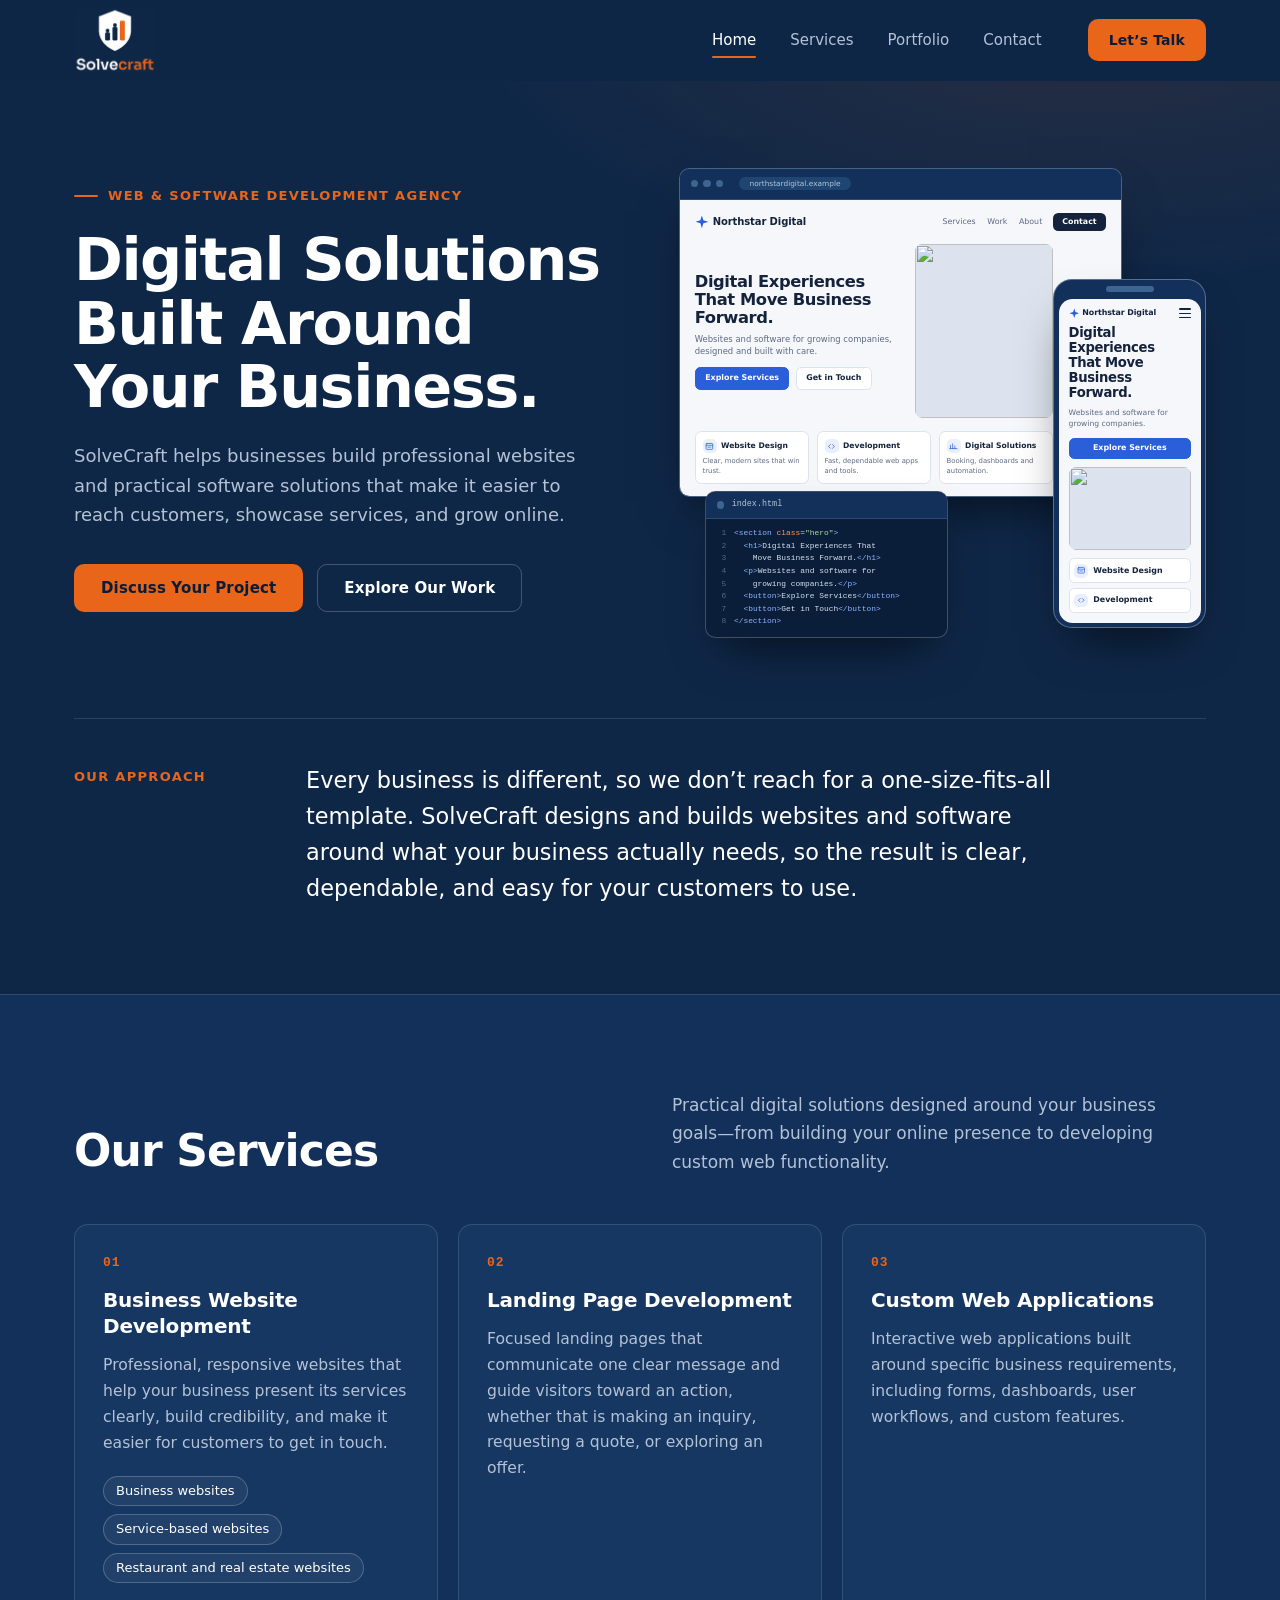
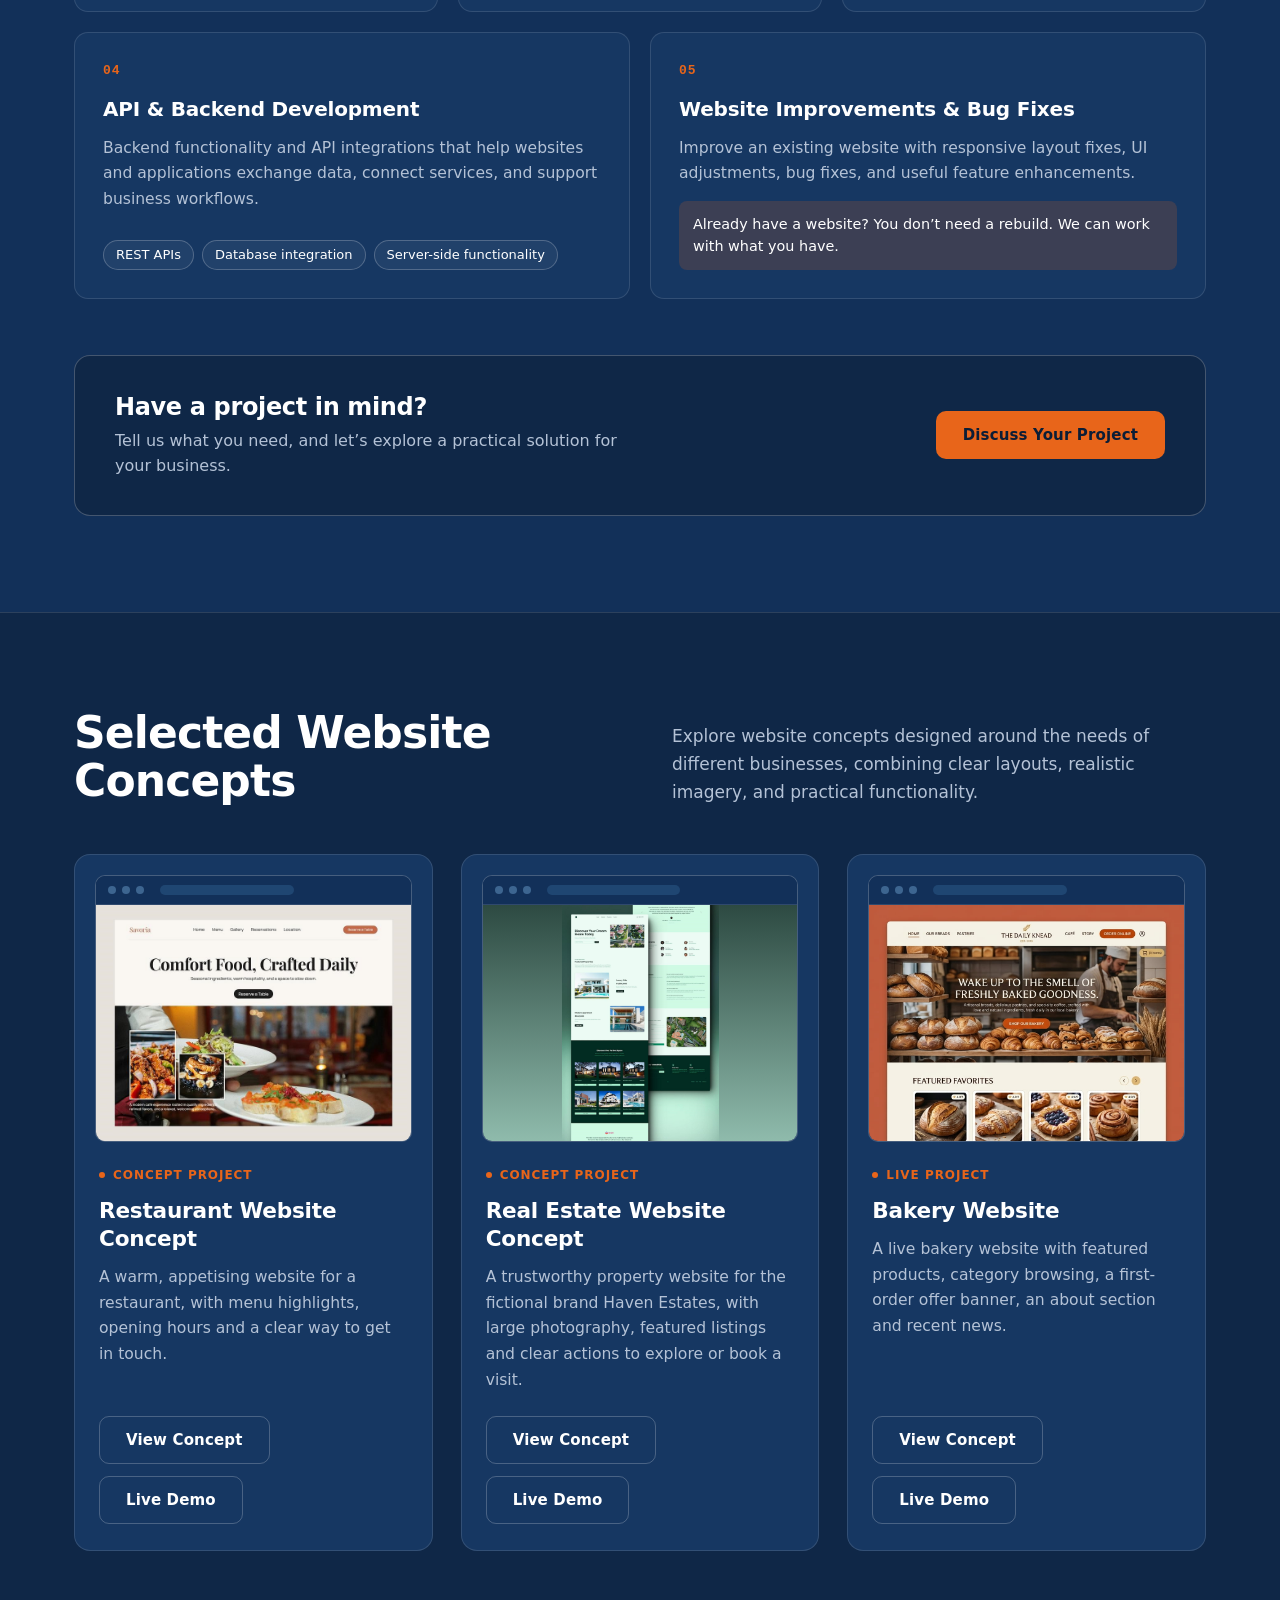
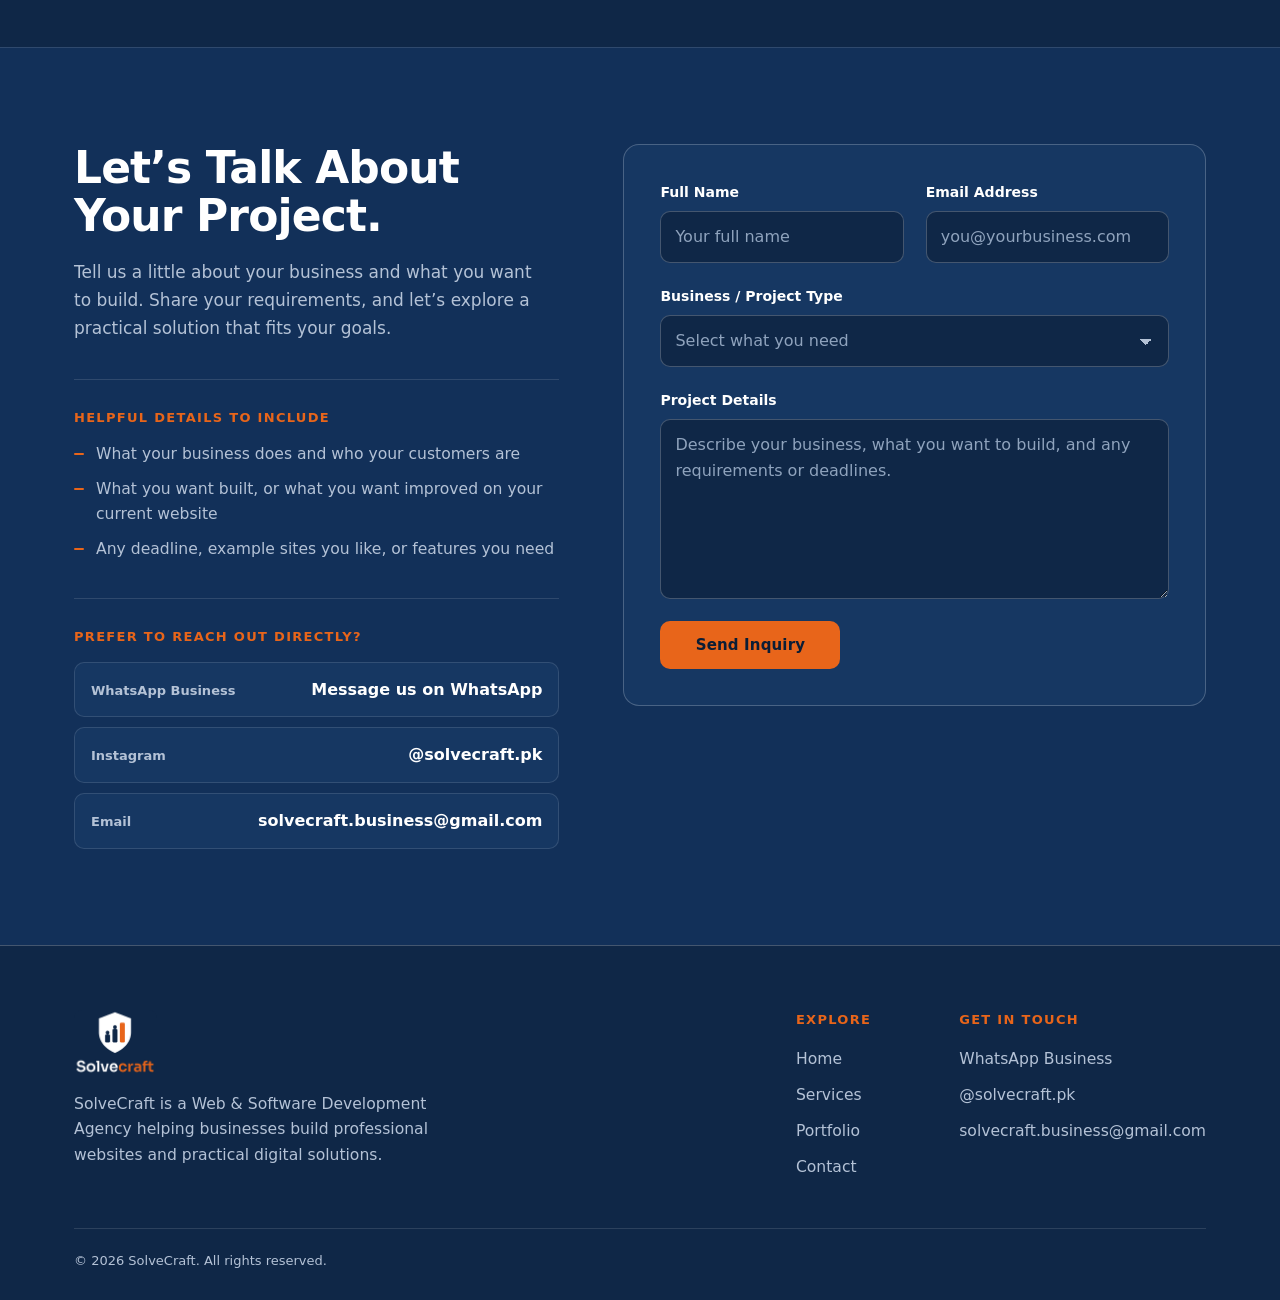
==== index.html @ 20ae7fa2 "SolveCraft website" ====
<!DOCTYPE html>
<html lang="en">
<head>
  <meta charset="UTF-8">
  <meta name="viewport" content="width=device-width, initial-scale=1">
  <title>SolveCraft | Web &amp; Software Development Agency</title>
  <meta name="description" content="SolveCraft helps businesses build professional websites and practical software solutions that make it easier to reach customers, showcase services, and grow online.">
  <link rel="stylesheet" href="style.css">
</head>
<body>

  <header class="site-header" id="site-header">
    <nav class="nav container" aria-label="Main navigation">
      <a class="brand" href="#home" aria-label="SolveCraft home">
        <span class="brand-crop">
          <img src="Assets/Images/logo.png" alt="SolveCraft" width="1080" height="1080">
        </span>
      </a>

      <button class="nav-toggle" id="nav-toggle" type="button" aria-expanded="false" aria-controls="nav-menu" aria-label="Open menu">
        <span class="nav-toggle-bar"></span>
        <span class="nav-toggle-bar"></span>
        <span class="nav-toggle-bar"></span>
      </button>

      <div class="nav-menu" id="nav-menu">
        <ul class="nav-links">
          <li><a href="#home" class="nav-link is-active">Home</a></li>
          <li><a href="#services" class="nav-link">Services</a></li>
          <li><a href="#portfolio" class="nav-link">Portfolio</a></li>
          <li><a href="#contact" class="nav-link">Contact</a></li>
        </ul>
        <a href="#contact" class="btn btn-primary btn-nav">Let’s Talk</a>
      </div>
    </nav>
  </header>

  <main>
    <section class="home" id="home" aria-labelledby="home-title">
      <div class="container hero">
        <div class="hero-copy">
          <p class="eyebrow">Web &amp; Software Development Agency</p>
          <h1 id="home-title">Digital Solutions Built Around Your Business.</h1>
          <p class="hero-lead">SolveCraft helps businesses build professional websites and practical software solutions that make it easier to reach customers, showcase services, and grow online.</p>
          <div class="hero-actions">
            <a href="#contact" class="btn btn-primary">Discuss Your Project</a>
            <a href="#portfolio" class="btn btn-secondary">Explore Our Work</a>
          </div>
        </div>

        <div class="hero-visual" aria-hidden="true">
          <!-- Desktop layout wireframe: fictional "Northstar Digital" demo site.
               Photo: Pexels (free licence), exterior of a modern office building. -->
          <div class="wf wf-desktop">
            <div class="wf-bar">
              <span class="wf-dot"></span><span class="wf-dot"></span><span class="wf-dot"></span>
              <span class="wf-url">northstardigital.example</span>
            </div>
            <div class="wf-body">
              <div class="wf-nav">
                <span class="wf-brand"><span class="wf-mark"><svg viewBox="0 0 24 24" focusable="false"><path d="M12 1l2.6 8.4L23 12l-8.4 2.6L12 23l-2.6-8.4L1 12l8.4-2.6z"/></svg></span>Northstar Digital</span>
                <span class="wf-nav-links"><span>Services</span><span>Work</span><span>About</span></span>
                <span class="wf-pill">Contact</span>
              </div>
              <div class="wf-hero">
                <div class="wf-hero-text">
                  <span class="wf-title">Digital Experiences That Move Business Forward.</span>
                  <span class="wf-copy">Websites and software for growing companies, designed and built with care.</span>
                  <span class="wf-btn-row"><span class="wf-btn solid">Explore Services</span><span class="wf-btn">Get in Touch</span></span>
                </div>
                <div class="wf-hero-media"><img src="https://images.pexels.com/photos/30967522/pexels-photo-30967522/free-photo-of-symmetrical-modern-building-facade-in-bristol.jpeg?auto=compress&amp;cs=tinysrgb&amp;w=900" alt="" width="900" height="600" decoding="async"></div>
              </div>
              <div class="wf-cards">
                <div class="wf-card"><span class="wf-card-head"><span class="wf-icon"><svg viewBox="0 0 24 24" focusable="false"><rect x="3" y="4" width="18" height="16" rx="2"/><path d="M3 9h18M8 14h8"/></svg></span>Website Design</span><span class="wf-card-copy">Clear, modern sites that win trust.</span></div>
                <div class="wf-card"><span class="wf-card-head"><span class="wf-icon"><svg viewBox="0 0 24 24" focusable="false"><path d="M9 7l-5 5 5 5M15 7l5 5-5 5"/></svg></span>Development</span><span class="wf-card-copy">Fast, dependable web apps and tools.</span></div>
                <div class="wf-card"><span class="wf-card-head"><span class="wf-icon"><svg viewBox="0 0 24 24" focusable="false"><path d="M4 18V9M10 18V5M16 18v-7M22 18H2"/></svg></span>Digital Solutions</span><span class="wf-card-copy">Booking, dashboards and automation.</span></div>
              </div>
            </div>
          </div>

          <!-- Mobile layout wireframe: the same Northstar Digital site, adapted for a narrow screen -->
          <div class="wf wf-phone">
            <div class="wf-phone-notch"></div>
            <div class="wf-phone-body">
              <div class="wf-nav">
                <span class="wf-brand"><span class="wf-mark"><svg viewBox="0 0 24 24" focusable="false"><path d="M12 1l2.6 8.4L23 12l-8.4 2.6L12 23l-2.6-8.4L1 12l8.4-2.6z"/></svg></span>Northstar Digital</span>
                <span class="wf-burger"><i></i><i></i><i></i></span>
              </div>
              <span class="wf-title">Digital Experiences That Move Business Forward.</span>
              <span class="wf-copy">Websites and software for growing companies.</span>
              <span class="wf-btn solid wide">Explore Services</span>
              <div class="wf-hero-media small"><img src="https://images.pexels.com/photos/30967522/pexels-photo-30967522/free-photo-of-symmetrical-modern-building-facade-in-bristol.jpeg?auto=compress&amp;cs=tinysrgb&amp;w=900" alt="" width="900" height="600" decoding="async"></div>
              <div class="wf-list">
                <span class="wf-row"><span class="wf-icon"><svg viewBox="0 0 24 24" focusable="false"><rect x="3" y="4" width="18" height="16" rx="2"/><path d="M3 9h18M8 14h8"/></svg></span>Website Design</span>
                <span class="wf-row"><span class="wf-icon"><svg viewBox="0 0 24 24" focusable="false"><path d="M9 7l-5 5 5 5M15 7l5 5-5 5"/></svg></span>Development</span>
              </div>
            </div>
          </div>

          <!-- Code snippet -->
          <div class="wf wf-code">
            <div class="wf-code-head"><span class="wf-dot"></span><span class="wf-code-name">index.html</span></div>
<pre><code><span class="ln"><span class="c-k">&lt;section</span> <span class="c-p">class</span>=<span class="c-s">"hero"</span><span class="c-k">&gt;</span></span>
<span class="ln">  <span class="c-k">&lt;h1&gt;</span>Digital Experiences That</span>
<span class="ln">    Move Business Forward.<span class="c-k">&lt;/h1&gt;</span></span>
<span class="ln">  <span class="c-k">&lt;p&gt;</span>Websites and software for</span>
<span class="ln">    growing companies.<span class="c-k">&lt;/p&gt;</span></span>
<span class="ln">  <span class="c-k">&lt;button&gt;</span>Explore Services<span class="c-k">&lt;/button&gt;</span></span>
<span class="ln">  <span class="c-k">&lt;button&gt;</span>Get in Touch<span class="c-k">&lt;/button&gt;</span></span>
<span class="ln"><span class="c-k">&lt;/section&gt;</span></span></code></pre>
          </div>
        </div>
      </div>

      <div class="container intro">
        <div class="intro-inner">
          <p class="intro-label">Our approach</p>
          <p class="intro-text">Every business is different, so we don’t reach for a one-size-fits-all template. SolveCraft designs and builds websites and software around what your business actually needs, so the result is clear, dependable, and easy for your customers to use.</p>
        </div>
      </div>
    </section>

    <section class="services" id="services" aria-labelledby="services-title">
      <div class="container">
        <header class="section-head">
          <h2 id="services-title">Our Services</h2>
          <p class="section-lead">Practical digital solutions designed around your business goals—from building your online presence to developing custom web functionality.</p>
        </header>

        <ul class="service-grid">
          <li class="service-card">
            <span class="service-num" aria-hidden="true">01</span>
            <h3>Business Website Development</h3>
            <p>Professional, responsive websites that help your business present its services clearly, build credibility, and make it easier for customers to get in touch.</p>
            <ul class="tag-list" aria-label="Examples">
              <li>Business websites</li>
              <li>Service-based websites</li>
              <li>Restaurant and real estate websites</li>
            </ul>
          </li>

          <li class="service-card">
            <span class="service-num" aria-hidden="true">02</span>
            <h3>Landing Page Development</h3>
            <p>Focused landing pages that communicate one clear message and guide visitors toward an action, whether that is making an inquiry, requesting a quote, or exploring an offer.</p>
          </li>

          <li class="service-card">
            <span class="service-num" aria-hidden="true">03</span>
            <h3>Custom Web Applications</h3>
            <p>Interactive web applications built around specific business requirements, including forms, dashboards, user workflows, and custom features.</p>
          </li>

          <li class="service-card">
            <span class="service-num" aria-hidden="true">04</span>
            <h3>API &amp; Backend Development</h3>
            <p>Backend functionality and API integrations that help websites and applications exchange data, connect services, and support business workflows.</p>
            <ul class="tag-list" aria-label="Capabilities">
              <li>REST APIs</li>
              <li>Database integration</li>
              <li>Server-side functionality</li>
            </ul>
          </li>

          <li class="service-card">
            <span class="service-num" aria-hidden="true">05</span>
            <h3>Website Improvements &amp; Bug Fixes</h3>
            <p>Improve an existing website with responsive layout fixes, UI adjustments, bug fixes, and useful feature enhancements.</p>
            <p class="service-note">Already have a website? You don’t need a rebuild. We can work with what you have.</p>
          </li>
        </ul>

        <div class="services-cta">
          <div class="services-cta-copy">
            <h3>Have a project in mind?</h3>
            <p>Tell us what you need, and let’s explore a practical solution for your business.</p>
          </div>
          <a href="#contact" class="btn btn-primary">Discuss Your Project</a>
        </div>
      </div>
    </section>

    <section class="portfolio" id="portfolio" aria-labelledby="portfolio-title">
      <div class="container">
        <header class="section-head">
          <h2 id="portfolio-title">Selected Website Concepts</h2>
          <p class="section-lead">Explore website concepts designed around the needs of different businesses, combining clear layouts, realistic imagery, and practical functionality.</p>
        </header>

        <div class="concept-grid">

          <!-- Concept 1: Restaurant -->
          <article class="concept-card" data-concept-title="Restaurant Website Concept">
            <div class="concept-window" aria-hidden="true" inert>
              <div class="concept-chrome"><i></i><i></i><i></i><span></span></div>
              <div class="concept-screen">
                <div class="m-viewport m-fit m-fit--resto">
                  <img class="m-shot" src="Assets/Images/restaurant.jpg" alt="" width="752" height="578" loading="lazy" decoding="async">
                </div>
              </div>
            </div>

            <div class="concept-body">
              <span class="concept-label">Concept Project</span>
              <h3>Restaurant Website Concept</h3>
              <p>A warm, appetising website for a restaurant, with menu highlights, opening hours and a clear way to get in touch.</p>
              <div class="concept-actions">
                <button type="button" class="btn btn-secondary" data-concept-open>View Concept</button>
                <a class="btn btn-secondary" href="https://shiveshcodes-io.github.io/restaurant-website-template/" target="_blank" rel="noopener">Live Demo</a>
              </div>
            </div>
          </article>

          <!-- Concept 2: Real estate -->
          <article class="concept-card" data-concept-title="Real Estate Website Concept">
            <div class="concept-window" aria-hidden="true" inert>
              <div class="concept-chrome"><i></i><i></i><i></i><span></span></div>
              <div class="concept-screen">
                <div class="m-viewport m-fit m-fit--estate">
                  <img class="m-shot" src="Assets/Images/realestate.jpg" alt="" width="1000" height="1500" loading="lazy" decoding="async">
                </div>
              </div>
            </div>

            <div class="concept-body">
              <span class="concept-label">Concept Project</span>
              <h3>Real Estate Website Concept</h3>
              <p>A trustworthy property website for the fictional brand Haven Estates, with large photography, featured listings and clear actions to explore or book a visit.</p>
              <div class="concept-actions">
                <button type="button" class="btn btn-secondary" data-concept-open>View Concept</button>
                <a class="btn btn-secondary" href="https://estanova-html-six.vercel.app/" target="_blank" rel="noopener">Live Demo</a>
              </div>
            </div>
          </article>

          <!-- Concept 3: Bakery (live project: https://new-bakery-website.web.app)
               Preview image: full-page screenshot saved at Assets/Images/bakery-website-preview.png -->
          <article class="concept-card" data-concept-title="Bakery Website">
            <div class="concept-window" aria-hidden="true" inert>
              <div class="concept-chrome"><i></i><i></i><i></i><span></span></div>
              <div class="concept-screen">
                <div class="m-viewport">
                  <img class="m-shot" src="Assets/Images/bakery_mockup.jpg" alt="" loading="lazy" decoding="async">
                </div>
              </div>
            </div>

            <div class="concept-body">
              <span class="concept-label">Live Project</span>
              <h3>Bakery Website</h3>
              <p>A live bakery website with featured products, category browsing, a first-order offer banner, an about section and recent news.</p>
              <div class="concept-actions">
                <button type="button" class="btn btn-secondary" data-concept-open>View Concept</button>
                <a class="btn btn-secondary" href="https://new-bakery-website.web.app" target="_blank" rel="noopener">Live Demo</a>
              </div>
            </div>
          </article>
        </div>

        
      </div>

      <dialog class="concept-dialog" id="concept-dialog" aria-labelledby="concept-dialog-title">
        <div class="concept-dialog-bar">
          <div>
            <span class="concept-label">Concept Project</span>
            <h3 id="concept-dialog-title"></h3>
          </div>
          <button type="button" class="concept-close" aria-label="Close concept">
            <span aria-hidden="true">&times;</span>
          </button>
        </div>
        <div class="concept-dialog-body"></div>
      </dialog>
    </section>

    <section class="contact" id="contact" aria-labelledby="contact-title">
      <div class="container contact-layout">
        <div class="contact-intro">
          <h2 id="contact-title">Let’s Talk About Your Project.</h2>
          <p class="section-lead">Tell us a little about your business and what you want to build. Share your requirements, and let’s explore a practical solution that fits your goals.</p>

          <div class="contact-guide">
            <h3>Helpful details to include</h3>
            <ul>
              <li>What your business does and who your customers are</li>
              <li>What you want built, or what you want improved on your current website</li>
              <li>Any deadline, example sites you like, or features you need</li>
            </ul>
          </div>

          <!-- Filled in by script.js, only for contact details set in CONTACT_CONFIG -->
          <div class="contact-methods" id="contact-methods" hidden>
            <h3>Prefer to reach out directly?</h3>
            <ul class="contact-list" id="contact-list"></ul>
          </div>
        </div>

        <div class="contact-card">
          <form id="contact-form" class="contact-form" novalidate aria-describedby="cf-status">
            <div class="form-row">
              <div class="field">
                <label for="cf-name">Full Name</label>
                <input type="text" id="cf-name" name="name" autocomplete="name" placeholder="Your full name" required aria-describedby="cf-name-error">
                <p class="field-error" id="cf-name-error" hidden></p>
              </div>
              <div class="field">
                <label for="cf-email">Email Address</label>
                <input type="email" id="cf-email" name="email" autocomplete="email" inputmode="email" placeholder="you@yourbusiness.com" required aria-describedby="cf-email-error">
                <p class="field-error" id="cf-email-error" hidden></p>
              </div>
            </div>

            <div class="field">
              <label for="cf-type">Business / Project Type</label>
              <select id="cf-type" name="projectType" required aria-describedby="cf-type-error">
                <option value="" selected disabled>Select what you need</option>
                <option>Business Website</option>
                <option>Landing Page</option>
                <option>Web Application</option>
                <option>API / Backend Development</option>
                <option>Website Improvements</option>
                <option>Other</option>
              </select>
              <p class="field-error" id="cf-type-error" hidden></p>
            </div>

            <div class="field">
              <label for="cf-details">Project Details</label>
              <textarea id="cf-details" name="details" rows="6" placeholder="Describe your business, what you want to build, and any requirements or deadlines." required aria-describedby="cf-details-error"></textarea>
              <p class="field-error" id="cf-details-error" hidden></p>
            </div>

            <div class="form-actions">
              <button type="submit" class="btn btn-primary" id="cf-submit">Send Inquiry</button>
            </div>
            <p class="form-status" id="cf-status" role="status" aria-live="polite" hidden></p>
          </form>
        </div>
      </div>
    </section>
  </main>

  <footer class="site-footer">
    <div class="container">
      <div class="footer-main">
        <div class="footer-brand">
          <a class="brand" href="#home" aria-label="SolveCraft, back to top">
            <span class="brand-crop">
              <img src="Assets/Images/logo.png" alt="SolveCraft" width="1080" height="1080" loading="lazy">
            </span>
          </a>
          <p>SolveCraft is a Web &amp; Software Development Agency helping businesses build professional websites and practical digital solutions.</p>
        </div>

        <nav class="footer-group" aria-label="Footer">
          <h2 class="footer-heading">Explore</h2>
          <ul>
            <li><a href="#home">Home</a></li>
            <li><a href="#services">Services</a></li>
            <li><a href="#portfolio">Portfolio</a></li>
            <li><a href="#contact">Contact</a></li>
          </ul>
        </nav>

        <!-- Filled in by script.js, only for contact details set in CONTACT_CONFIG -->
        <div class="footer-group" id="footer-contact" hidden>
          <h2 class="footer-heading">Get in touch</h2>
          <ul id="footer-contact-list"></ul>
        </div>
      </div>

      <div class="footer-bottom">
        <p>© 2026 SolveCraft. All rights reserved.</p>
      </div>
    </div>
  </footer>

  <script src="script.js"></script>
</body>
</html>
---- style.css ----
/* ==========================================================================
   SolveCraft — Home section styles
   ========================================================================== */

:root {
  /* Palette taken from the SolveCraft logo: navy #0f2747 + orange #e8651a */
  --bg: #0f2747;
  --bg-raised: #123059;
  --surface: #163762;
  --surface-2: #1f4672;
  --line: rgba(255, 255, 255, 0.12);
  --line-strong: rgba(255, 255, 255, 0.22);
  --text: #ffffff;
  --text-muted: #b4c2d6;
  --accent: #e8651a;
  --accent-ink: #0b1d36;
  --accent-soft: rgba(232, 101, 26, 0.18);

  --font: "Inter", system-ui, -apple-system, "Segoe UI", Roboto, "Helvetica Neue", Arial, sans-serif;
  --mono: ui-monospace, SFMono-Regular, Menlo, Consolas, "Liberation Mono", monospace;

  --header-h: 80px;
  --radius: 12px;
  --container: 1180px;
}

*, *::before, *::after { box-sizing: border-box; }

html {
  scroll-behavior: smooth;
  scroll-padding-top: var(--header-h);
  -webkit-text-size-adjust: 100%;
}

body {
  margin: 0;
  background: var(--bg);
  color: var(--text);
  font-family: var(--font);
  font-size: 16px;
  line-height: 1.6;
  overflow-x: hidden;
  -webkit-font-smoothing: antialiased;
}

img { display: block; max-width: 100%; }
a { color: inherit; text-decoration: none; }
ul { margin: 0; padding: 0; list-style: none; }

.container {
  width: 100%;
  max-width: var(--container);
  margin-inline: auto;
  padding-inline: 24px;
}

:focus-visible {
  outline: 2px solid var(--accent);
  outline-offset: 3px;
  border-radius: 6px;
}

/* ---------- Buttons ---------- */
.btn {
  display: inline-flex;
  align-items: center;
  justify-content: center;
  min-height: 48px;
  padding: 0 26px;
  border-radius: 10px;
  border: 1px solid transparent;
  font: inherit;
  font-size: 15px;
  font-weight: 600;
  letter-spacing: 0.01em;
  cursor: pointer;
  transition: background-color 0.2s ease, border-color 0.2s ease, color 0.2s ease, transform 0.2s ease;
}
.btn-primary { background: var(--accent); color: var(--accent-ink); }
.btn-primary:hover { background: #f27a35; transform: translateY(-1px); }
.btn-secondary { background: transparent; color: var(--text); border-color: var(--line-strong); }
.btn-secondary:hover { border-color: var(--accent); color: var(--accent); }
.btn-nav { min-height: 42px; padding: 0 20px; font-size: 14px; }

/* ---------- Header / navbar ---------- */
.site-header {
  position: sticky;
  top: 0;
  z-index: 50;
  background: rgba(15, 39, 71, 0.88);
  -webkit-backdrop-filter: blur(12px);
  backdrop-filter: blur(12px);
  border-bottom: 1px solid transparent;
  transition: border-color 0.25s ease, background-color 0.25s ease;
}
.site-header.is-scrolled { border-bottom-color: var(--line); background: rgba(15, 39, 71, 0.96); }

.nav {
  display: flex;
  align-items: center;
  justify-content: space-between;
  height: var(--header-h);
  gap: 24px;
}

/* The uploaded logo file is used unmodified. It is a square with wide empty
   margins, so the wrapper shows only the area that holds the mark + wordmark. */
.brand { display: block; flex: none; }
.brand-crop {
  display: block;
  position: relative;
  overflow: hidden;
  height: 64px;
  aspect-ratio: 708 / 548;
  border-radius: 8px;
  background: var(--bg); /* same navy as the logo file, so the logo blends in */
}
.brand-crop img {
  position: absolute;
  max-width: none;
  width: 152.54%;           /* 1080 / 708 */
  height: auto;
  left: -26.27%;            /* -186 / 708 */
  top: -48.54%;             /* -266 / 548 */
}

.nav-menu {
  display: flex;
  align-items: center;
  gap: 32px;
}
.nav-links { display: flex; align-items: center; gap: 6px; }
.nav-link {
  position: relative;
  display: block;
  padding: 8px 14px;
  font-size: 15px;
  font-weight: 500;
  color: var(--text-muted);
  border-radius: 8px;
  transition: color 0.2s ease;
}
.nav-link:hover, .nav-link.is-active { color: var(--text); }
.nav-link.is-active::after {
  content: "";
  position: absolute;
  left: 14px; right: 14px; bottom: 2px;
  height: 2px;
  background: var(--accent);
  border-radius: 2px;
}

.nav-toggle {
  display: none;
  flex: none;
  width: 46px; height: 46px;
  padding: 0;
  background: transparent;
  border: 1px solid var(--line-strong);
  border-radius: 10px;
  cursor: pointer;
  align-items: center;
  justify-content: center;
  flex-direction: column;
  gap: 5px;
}
.nav-toggle-bar {
  display: block;
  width: 20px; height: 2px;
  background: var(--text);
  border-radius: 2px;
  transition: transform 0.25s ease, opacity 0.2s ease;
}
.nav-toggle[aria-expanded="true"] .nav-toggle-bar:nth-child(1) { transform: translateY(7px) rotate(45deg); }
.nav-toggle[aria-expanded="true"] .nav-toggle-bar:nth-child(2) { opacity: 0; }
.nav-toggle[aria-expanded="true"] .nav-toggle-bar:nth-child(3) { transform: translateY(-7px) rotate(-45deg); }

/* ---------- Home / hero ---------- */
.home {
  position: relative;
  background:
    radial-gradient(900px 420px at 85% -10%, rgba(232, 101, 26, 0.12), transparent 70%),
    var(--bg);
}

.hero {
  display: grid;
  grid-template-columns: minmax(0, 1.02fr) minmax(0, 0.98fr);
  align-items: center;
  gap: 56px;
  padding-block: 72px 80px;
}

.eyebrow {
  display: inline-flex;
  align-items: center;
  gap: 10px;
  margin: 0 0 22px;
  font-size: 13px;
  font-weight: 600;
  letter-spacing: 0.1em;
  text-transform: uppercase;
  color: var(--accent);
}
.eyebrow::before {
  content: "";
  width: 24px; height: 2px;
  background: var(--accent);
  border-radius: 2px;
}

.hero h1 {
  margin: 0 0 22px;
  font-size: clamp(2.35rem, 4.6vw, 3.7rem);
  line-height: 1.08;
  letter-spacing: -0.025em;
  font-weight: 700;
}

.hero-lead {
  margin: 0 0 34px;
  max-width: 540px;
  font-size: 1.125rem;
  line-height: 1.65;
  color: var(--text-muted);
}

.hero-actions { display: flex; flex-wrap: wrap; gap: 14px; }

/* ---------- Hero visual (pure HTML/CSS wireframe composition) ----------
   Three previews only: desktop, phone, code. Sizes scale with --u (1cqw), so each
   preview stays a true miniature at every viewport width. */
.hero-visual {
  --u: 1cqw;
  /* Fictional "Northstar Digital" demo site: a lighter palette than SolveCraft's */
  --ns-bg: #f5f7fb;
  --ns-card: #ffffff;
  --ns-ink: #14233b;
  --ns-muted: #5d6a80;
  --ns-line: #dde3ee;
  --ns-accent: #2b5fd9;
  container-type: inline-size;
  position: relative;
  width: 100%;
  max-width: 600px;
  margin-inline: auto;
  aspect-ratio: 1 / 0.92;
}

.wf {
  position: absolute;
  background: var(--surface);
  border: 1px solid var(--line-strong);
  border-radius: calc(var(--u) * 2);
  box-shadow: 0 24px 50px -20px rgba(0, 0, 0, 0.7);
  overflow: hidden;
}

/* miniature website pieces (shared by desktop and phone) */
.wf-body, .wf-phone-body {
  background: var(--ns-bg);
  color: var(--ns-ink);
  font-family: var(--font);
  line-height: 1.3;
  overflow: hidden;
}
.wf-body span, .wf-phone-body span { display: block; }
.wf-dot { width: calc(var(--u) * 1.4); height: calc(var(--u) * 1.4); border-radius: 50%; background: #3d6590; }
.wf-nav { display: flex; align-items: center; gap: calc(var(--u) * 2); }
.wf-brand { display: flex !important; align-items: center; gap: calc(var(--u) * 0.8); font-size: calc(var(--u) * 1.9); font-weight: 700; letter-spacing: -0.01em; white-space: nowrap; }
.wf-mark { width: calc(var(--u) * 2.6); height: calc(var(--u) * 2.6); color: var(--ns-accent); }
.wf-mark svg { width: 100%; height: 100%; fill: currentColor; }
.wf-nav-links { display: flex !important; gap: calc(var(--u) * 2.2); margin-left: auto; font-size: calc(var(--u) * 1.5); color: var(--ns-muted); }
.wf-pill { padding: calc(var(--u) * 0.8) calc(var(--u) * 1.8); background: var(--ns-ink); color: #fff; border-radius: calc(var(--u) * 1); font-size: calc(var(--u) * 1.5); font-weight: 600; }
.wf-title { font-size: calc(var(--u) * 3.1); line-height: 1.12; font-weight: 800; letter-spacing: -0.025em; }
.wf-copy { font-size: calc(var(--u) * 1.6); line-height: 1.4; color: var(--ns-muted); }
.wf-btn-row { display: flex !important; gap: calc(var(--u) * 1.2); margin-top: calc(var(--u) * 0.6); }
.wf-btn { padding: calc(var(--u) * 1) calc(var(--u) * 1.8); border: 1px solid var(--ns-line); border-radius: calc(var(--u) * 1); background: var(--ns-card); font-size: calc(var(--u) * 1.5); font-weight: 600; white-space: nowrap; }
.wf-btn.solid { background: var(--ns-accent); border-color: var(--ns-accent); color: #fff; }
.wf-btn.wide { text-align: center; }
.wf-hero-media { position: relative; overflow: hidden; background: var(--ns-line); border-radius: calc(var(--u) * 1.4); }
.wf-hero-media img { position: absolute; inset: 0; width: 100%; height: 100%; object-fit: cover; }
.wf-icon { flex: none; display: grid !important; place-items: center; width: calc(var(--u) * 3.2); height: calc(var(--u) * 3.2); color: var(--ns-accent); background: rgba(43, 95, 217, 0.1); border-radius: calc(var(--u) * 0.9); }
.wf-icon svg { width: 62%; height: 62%; fill: none; stroke: currentColor; stroke-width: 2; stroke-linecap: round; stroke-linejoin: round; }

/* desktop wireframe */
.wf-desktop { left: 0; top: 3%; width: 84%; height: 68%; display: flex; flex-direction: column; }
.wf-bar {
  display: flex; align-items: center; gap: calc(var(--u) * 1);
  padding: calc(var(--u) * 1.6) calc(var(--u) * 2);
  background: var(--bg-raised);
  border-bottom: 1px solid var(--line);
}
.wf-url { margin-left: calc(var(--u) * 2); padding: calc(var(--u) * 0.3) calc(var(--u) * 2); background: var(--surface-2); border-radius: 99px; font-size: calc(var(--u) * 1.4); line-height: 1.4; color: var(--text-muted); white-space: nowrap; overflow: hidden; }
.wf-body { flex: 1; min-height: 0; display: flex; flex-direction: column; gap: calc(var(--u) * 2.4); padding: calc(var(--u) * 2.4) calc(var(--u) * 2.8); }
.wf-hero { display: grid; grid-template-columns: 1.2fr 0.8fr; gap: calc(var(--u) * 2.2); padding-right: calc(var(--u) * 10); flex: 1; min-height: 0; }
.wf-hero-text { display: flex; flex-direction: column; gap: calc(var(--u) * 1.2); justify-content: center; min-width: 0; }
.wf-cards { display: grid; grid-template-columns: repeat(3, 1fr); gap: calc(var(--u) * 1.4); padding-right: calc(var(--u) * 10); }
.wf-card { display: flex; flex-direction: column; gap: calc(var(--u) * 0.8); padding: calc(var(--u) * 1.3); background: var(--ns-card); border: 1px solid var(--ns-line); border-radius: calc(var(--u) * 1.2); }
.wf-card .wf-icon { width: calc(var(--u) * 2.7); height: calc(var(--u) * 2.7); }
.wf-card-head { display: flex !important; align-items: center; gap: calc(var(--u) * 0.8); font-size: calc(var(--u) * 1.45); font-weight: 700; white-space: nowrap; }
.wf-card-copy { font-size: calc(var(--u) * 1.3); line-height: 1.35; color: var(--ns-muted); }

/* phone wireframe */
.wf-phone { right: 0; bottom: 2%; width: 29%; height: 72%; display: flex; flex-direction: column; border-radius: calc(var(--u) * 3.6); background: var(--bg-raised); border-color: rgba(255, 255, 255, 0.3); }
.wf-phone-notch { flex: none; width: 32%; height: calc(var(--u) * 1.1); margin: calc(var(--u) * 1.2) auto calc(var(--u) * 1.2); background: #3d6590; border-radius: 99px; }
.wf-phone-body { flex: 1; min-height: 0; display: flex; flex-direction: column; gap: calc(var(--u) * 1.5); margin: 0 calc(var(--u) * 0.9) calc(var(--u) * 0.9); padding: calc(var(--u) * 1.8); border-radius: calc(var(--u) * 2.6); }
.wf-phone .wf-nav { justify-content: space-between; gap: calc(var(--u) * 1); }
.wf-phone .wf-brand { font-size: calc(var(--u) * 1.5); gap: calc(var(--u) * 0.6); }
.wf-phone .wf-mark { width: calc(var(--u) * 2); height: calc(var(--u) * 2); }
.wf-phone .wf-title { font-size: calc(var(--u) * 2.5); }
.wf-phone .wf-copy { font-size: calc(var(--u) * 1.45); }
.wf-phone .wf-btn { padding-block: calc(var(--u) * 0.9); }
.wf-burger { display: flex !important; flex-direction: column; gap: calc(var(--u) * 0.5); }
.wf-burger i { display: block; width: calc(var(--u) * 2.2); height: calc(var(--u) * 0.3); min-height: 1px; background: var(--ns-ink); border-radius: 2px; }
.wf-hero-media.small { flex: 1; min-height: calc(var(--u) * 7); }
.wf-list { display: flex !important; flex-direction: column; gap: calc(var(--u) * 0.9); }
.wf-row { display: flex !important; align-items: center; gap: calc(var(--u) * 1); padding: calc(var(--u) * 0.9); background: var(--ns-card); border: 1px solid var(--ns-line); border-radius: calc(var(--u) * 1); font-size: calc(var(--u) * 1.5); font-weight: 600; }
.wf-row .wf-icon { width: calc(var(--u) * 2.6); height: calc(var(--u) * 2.6); }

/* code card */
.wf-code { left: 5%; bottom: 0; width: 46%; font-family: var(--mono); background: #0a1e3a; }
.wf-code-head { display: flex; align-items: center; gap: calc(var(--u) * 1.4); padding: calc(var(--u) * 1.2) calc(var(--u) * 2); border-bottom: 1px solid var(--line); background: var(--bg-raised); }
.wf-code-name { font-size: calc(var(--u) * 1.6); color: var(--text-muted); }
.wf-code pre { margin: 0; padding: calc(var(--u) * 1.5) calc(var(--u) * 2) calc(var(--u) * 1.7); font-size: calc(var(--u) * 1.5); line-height: 1.6; color: #d6e0ee; white-space: pre; overflow: hidden; }
.wf-code code { display: grid; font: inherit; counter-reset: line; }
.wf-code .ln { counter-increment: line; white-space: pre; }
.wf-code .ln::before { content: counter(line); display: inline-block; width: 2ch; margin-right: 1.6ch; text-align: right; color: rgba(180, 194, 214, 0.45); }
.c-k { color: #8fb3ff; }
.c-p { color: #ff9a5c; }
.c-s { color: #a8e0a0; }

/* ---------- Introduction ---------- */
.intro { padding-bottom: 88px; }
.intro-inner {
  display: grid;
  grid-template-columns: 200px minmax(0, 1fr);
  gap: 32px;
  padding-top: 44px;
  border-top: 1px solid var(--line);
}
.intro-label {
  margin: 4px 0 0;
  font-size: 13px;
  font-weight: 600;
  letter-spacing: 0.1em;
  text-transform: uppercase;
  color: var(--accent);
}
.intro-text {
  margin: 0;
  max-width: 760px;
  font-size: clamp(1.1rem, 1.9vw, 1.4rem);
  line-height: 1.6;
  color: var(--text);
}

/* ---------- Tablet ---------- */
@media (max-width: 960px) {
  :root { --header-h: 76px; }
  .brand-crop { height: 56px; }

  .nav-toggle { display: inline-flex; }
  .nav-menu {
    position: absolute;
    top: 100%;
    left: 0; right: 0;
    flex-direction: column;
    align-items: stretch;
    gap: 18px;
    padding: 16px 24px 24px;
    background: var(--bg);
    border-bottom: 1px solid var(--line);
    box-shadow: 0 24px 40px -20px rgba(0, 0, 0, 0.8);
    visibility: hidden;
    opacity: 0;
    transform: translateY(-8px);
    pointer-events: none;
    transition: opacity 0.2s ease, transform 0.2s ease, visibility 0.2s;
  }
  .nav-menu.is-open { visibility: visible; opacity: 1; transform: none; pointer-events: auto; }
  .nav-links { flex-direction: column; align-items: stretch; gap: 2px; }
  .nav-link { padding: 14px 12px; font-size: 16px; border-radius: 8px; }
  .nav-link.is-active { background: var(--surface-2); color: var(--text); }
  .nav-link.is-active::after { display: none; }
  .btn-nav { min-height: 48px; width: 100%; font-size: 15px; }

  .hero { grid-template-columns: 1fr; gap: 48px; padding-block: 48px 56px; }
  .hero-lead { max-width: 620px; }
  .hero-visual { max-width: 560px; }
  .intro-inner { grid-template-columns: 1fr; gap: 14px; }
}

/* ---------- Mobile ---------- */
@media (max-width: 560px) {
  .container { padding-inline: 20px; }
  .nav-menu { padding-inline: 20px; }
  .hero { gap: 40px; padding-block: 36px 48px; }
  .hero h1 { font-size: 2.1rem; }
  .hero-lead { font-size: 1.02rem; margin-bottom: 28px; }
  .hero-actions { flex-direction: column; }
  .hero-actions .btn { width: 100%; }
  .intro { padding-bottom: 64px; }
  .intro-inner { padding-top: 32px; }
}

/* ==========================================================================
   Services section
   ========================================================================== */
.services {
  padding-block: 96px;
  background: var(--bg-raised);
  border-top: 1px solid var(--line);
}

.section-head {
  display: grid;
  grid-template-columns: minmax(0, 1fr) minmax(0, 1fr);
  align-items: end;
  gap: 24px 64px;
  margin-bottom: 48px;
}
.section-head h2 {
  margin: 0;
  font-size: clamp(2rem, 3.6vw, 2.75rem);
  line-height: 1.1;
  letter-spacing: -0.02em;
  font-weight: 700;
}
.section-lead {
  margin: 0;
  max-width: 520px;
  font-size: 1.0625rem;
  line-height: 1.65;
  color: var(--text-muted);
}

.service-grid {
  display: grid;
  grid-template-columns: repeat(6, minmax(0, 1fr));
  gap: 20px;
}
.service-card {
  grid-column: span 2;
  display: flex;
  flex-direction: column;
  gap: 14px;
  padding: 28px;
  background: var(--surface);
  border: 1px solid var(--line);
  border-radius: 14px;
  transition: border-color 0.2s ease;
}
.service-card:nth-child(n + 4) { grid-column: span 3; }
.service-card:hover { border-color: rgba(232, 101, 26, 0.55); }

.service-num {
  font-family: var(--mono);
  font-size: 13px;
  font-weight: 600;
  letter-spacing: 0.08em;
  color: var(--accent);
}
.service-card h3 {
  margin: 0;
  font-size: 1.25rem;
  line-height: 1.3;
  letter-spacing: -0.01em;
  font-weight: 650;
}
.service-card p {
  margin: 0;
  font-size: 0.975rem;
  line-height: 1.65;
  color: var(--text-muted);
}

.tag-list {
  display: flex;
  flex-wrap: wrap;
  gap: 8px;
  margin-top: auto;
  padding-top: 6px;
}
.tag-list li {
  padding: 5px 12px;
  font-size: 13px;
  line-height: 1.4;
  color: var(--text);
  background: rgba(255, 255, 255, 0.05);
  border: 1px solid var(--line-strong);
  border-radius: 99px;
}

.service-card .service-note {
  margin-top: auto;
  padding: 12px 14px;
  font-size: 0.9rem;
  line-height: 1.55;
  color: var(--text);
  background: var(--accent-soft);
  border-radius: 8px;
}

.services-cta {
  display: flex;
  align-items: center;
  justify-content: space-between;
  gap: 32px;
  margin-top: 56px;
  padding: 36px 40px;
  background: var(--bg);
  border: 1px solid var(--line-strong);
  border-radius: 16px;
}
.services-cta h3 {
  margin: 0 0 6px;
  font-size: 1.5rem;
  line-height: 1.25;
  letter-spacing: -0.015em;
  font-weight: 700;
}
.services-cta p {
  margin: 0;
  max-width: 520px;
  color: var(--text-muted);
}
.services-cta .btn { flex: none; }

@media (max-width: 960px) {
  .services { padding-block: 72px; }
  .section-head { grid-template-columns: 1fr; gap: 16px; margin-bottom: 36px; }
  .service-grid { grid-template-columns: repeat(2, minmax(0, 1fr)); }
  .service-card,
  .service-card:nth-child(n + 4) { grid-column: auto; }
  .service-card:last-child { grid-column: 1 / -1; }
}

@media (max-width: 700px) {
  .services-cta { flex-direction: column; align-items: stretch; gap: 24px; padding: 28px 24px; }
  .services-cta .btn { width: 100%; }
}

@media (max-width: 600px) {
  .services { padding-block: 56px; }
  .service-grid { grid-template-columns: 1fr; gap: 16px; }
  .service-card:last-child { grid-column: auto; }
  .service-card { padding: 24px; }
  .services-cta { margin-top: 40px; }
}

/* ==========================================================================
   Portfolio section
   ========================================================================== */
.portfolio {
  padding-block: 96px;
  background: var(--bg);
  border-top: 1px solid var(--line);
}

.concept-grid {
  display: grid;
  grid-template-columns: repeat(3, minmax(0, 1fr));
  gap: 28px;
}
.concept-card {
  display: flex;
  flex-direction: column;
  background: var(--surface);
  border: 1px solid var(--line);
  border-radius: 16px;
  overflow: hidden;
  transition: border-color 0.2s ease;
}
.concept-card:hover { border-color: rgba(232, 101, 26, 0.55); }

/* Browser-style frame around the live HTML/CSS preview */
.concept-window {
  margin: 20px 20px 0;
  border: 1px solid var(--line-strong);
  border-radius: 10px;
  overflow: hidden;
  background: var(--bg-raised);
}
.concept-chrome {
  display: flex;
  align-items: center;
  gap: 6px;
  padding: 9px 12px;
  background: var(--bg-raised);
  border-bottom: 1px solid var(--line);
}
.concept-chrome i { width: 8px; height: 8px; border-radius: 50%; background: #3d6590; }
.concept-chrome span { flex: 1; max-width: 46%; height: 10px; margin-left: 10px; border-radius: 99px; background: var(--surface-2); }
.concept-screen { position: relative; aspect-ratio: 16 / 12; overflow: hidden; }

.concept-body {
  display: flex;
  flex-direction: column;
  align-items: flex-start;
  gap: 12px;
  flex: 1;
  padding: 24px 24px 26px;
}
.concept-label {
  display: inline-flex;
  align-items: center;
  gap: 8px;
  font-size: 12px;
  font-weight: 600;
  letter-spacing: 0.08em;
  text-transform: uppercase;
  color: var(--accent);
}
.concept-label::before { content: ""; width: 6px; height: 6px; border-radius: 50%; background: var(--accent); }
.concept-body h3 { margin: 0; font-size: 1.35rem; line-height: 1.3; letter-spacing: -0.01em; font-weight: 650; }
.concept-body p { margin: 0 0 10px; font-size: 0.975rem; line-height: 1.65; color: var(--text-muted); }
.concept-body .btn { margin-top: auto; align-self: flex-start; }

.concept-credits {
  margin: 28px 0 0;
  max-width: 900px;
  font-size: 13px;
  line-height: 1.8;
  color: var(--text-muted);
}
.concept-credits a { color: var(--text); text-decoration: underline; text-underline-offset: 3px; text-decoration-color: var(--line-strong); }
.concept-credits a:hover { text-decoration-color: var(--accent); }

/* ---------- Full-size concept viewer ---------- */
body.dialog-open { overflow: hidden; }
.concept-dialog {
  width: min(1120px, calc(100vw - 32px));
  max-width: none;
  max-height: calc(100vh - 32px);
  max-height: calc(100dvh - 32px);
  margin: auto;
  padding: 0;
  color: var(--text);
  background: var(--bg);
  border: 1px solid var(--line-strong);
  border-radius: 16px;
  overflow: hidden;
}
.concept-dialog[open] { display: flex; flex-direction: column; }
.concept-dialog::backdrop { background: rgba(6, 16, 32, 0.78); }
.concept-dialog-bar {
  display: flex;
  align-items: center;
  justify-content: space-between;
  gap: 16px;
  padding: 14px 20px;
  border-bottom: 1px solid var(--line);
  background: var(--bg-raised);
}
.concept-dialog-bar h3 { margin: 2px 0 0; font-size: 1.1rem; font-weight: 650; }
.concept-close {
  flex: none;
  width: 44px; height: 44px;
  display: inline-flex; align-items: center; justify-content: center;
  font: inherit; font-size: 28px; line-height: 1;
  color: var(--text);
  background: transparent;
  border: 1px solid var(--line-strong);
  border-radius: 10px;
  cursor: pointer;
  transition: border-color 0.2s ease, color 0.2s ease;
}
.concept-close:hover { border-color: var(--accent); color: var(--accent); }
.concept-dialog-body { flex: 1; min-height: 0; overflow: auto; overscroll-behavior: contain; }

/* ---------- Concept website previews ----------
   Each preview is real HTML/CSS. Sizes are in em, and the root size is a
   fraction of the container width, so the same markup scales cleanly from
   a card thumbnail to the full-size viewer. */
.m-viewport { container-type: inline-size; width: 100%; }
.m-site {
  width: 100%;
  overflow: hidden;
  font-size: 1.25cqw;
  line-height: 1.5;
  text-align: left;
  -webkit-text-size-adjust: none;
  text-size-adjust: none;
}
.m-site *, .m-site *::before, .m-site *::after { box-sizing: border-box; margin: 0; padding: 0; }
.m-site img { display: block; width: 100%; height: 100%; object-fit: cover; }
.m-site p { max-width: none; }

.m-site .m-nav { display: flex; align-items: center; justify-content: space-between; gap: 3em; padding: 2.2em 5em; }
.m-site .m-links { display: flex; gap: 3.4em; font-size: 1.35em; }
.m-site .m-burger {
  display: none;
  width: 2.6em; height: 1.9em;
  border-top: 0.26em solid currentColor;
  border-bottom: 0.26em solid currentColor;
  background: linear-gradient(currentColor, currentColor) center / 100% 0.26em no-repeat;
}
.m-site .m-btn {
  display: inline-flex; align-items: center; justify-content: center;
  padding: 0.85em 1.7em;
  font-size: 1.4em; font-weight: 600; line-height: 1.2;
  border-radius: 0.5em;
  white-space: nowrap;
}
.m-site .m-actions { display: flex; flex-wrap: wrap; gap: 1.2em; }
.m-site .m-note { padding: 1.8em 5em; font-size: 1.15em; text-align: center; }

/* ----- Restaurant: cream, dark brown, terracotta ----- */
.m-resto {
  --r-cream: #f6eddf;
  --r-card: #fcf7ee;
  --r-brown: #3a2316;
  --r-soft: #6e5242;
  --r-terra: #b8502c;
  --r-line: rgba(58, 35, 22, 0.16);
  background: var(--r-cream);
  color: var(--r-brown);
  font-family: "Helvetica Neue", Helvetica, Arial, sans-serif;
}
.m-resto .m-brand { font-family: Georgia, "Times New Roman", serif; font-size: 2.4em; font-weight: 700; letter-spacing: -0.01em; }
.m-resto .m-brand b { color: var(--r-terra); font-weight: 700; }
.m-resto .m-links { color: var(--r-soft); }
.m-resto .m-btn-solid { background: var(--r-terra); color: #fff; }
.m-resto .m-btn-ghost { color: var(--r-brown); border: 0.14em solid var(--r-brown); }

.m-resto .m-hero { display: grid; grid-template-columns: 1fr 1.05fr; align-items: center; gap: 6em; padding: 2.4em 5em 7em; }
.m-resto .m-hero-photo { order: -1; aspect-ratio: 1 / 1.08; overflow: hidden; border-radius: 30em 30em 1.6em 1.6em; background: #e6d6bf; }
.m-resto .m-eyebrow { margin-bottom: 1.4em; font-size: 1.2em; font-weight: 700; letter-spacing: 0.2em; text-transform: uppercase; color: var(--r-terra); }
.m-resto .m-h1 { margin-bottom: 0.4em; font-family: Georgia, "Times New Roman", serif; font-size: 6em; font-weight: 700; line-height: 1.05; letter-spacing: -0.02em; }
.m-resto .m-lead { max-width: 25em; margin-bottom: 1.7em; font-size: 1.6em; line-height: 1.6; color: var(--r-soft); }

.m-resto .m-menu { padding: 6em 5em 7em; background: var(--r-card); border-top: 0.14em solid var(--r-line); }
.m-resto .m-section-head { margin-bottom: 3.6em; text-align: center; }
.m-resto .m-section-head .m-eyebrow { margin-bottom: 0.8em; }
.m-resto .m-h2 { font-family: Georgia, "Times New Roman", serif; font-size: 4em; font-weight: 700; line-height: 1.1; }
.m-resto .m-menu-grid { display: grid; grid-template-columns: repeat(3, 1fr); gap: 3em; }
.m-resto .m-menu-card { overflow: hidden; background: var(--r-cream); border: 0.14em solid var(--r-line); border-radius: 1.4em; }
.m-resto .m-menu-photo { aspect-ratio: 4 / 3; background: #e6d6bf; }
.m-resto .m-menu-info { display: flex; flex-direction: column; gap: 0.5em; padding: 1.9em 2em 2.2em; }
.m-resto .m-menu-name { min-height: 2.4em; font-family: Georgia, "Times New Roman", serif; font-size: 1.9em; font-weight: 700; line-height: 1.2; }
.m-resto .m-price { font-size: 1.7em; font-weight: 700; color: var(--r-terra); }

.m-resto .m-info { display: grid; grid-template-columns: 1.2fr 1fr auto; align-items: start; gap: 4em; padding: 5em; background: var(--r-brown); color: var(--r-cream); }
.m-resto .m-info-label { margin-bottom: 0.8em; font-size: 1.2em; font-weight: 700; letter-spacing: 0.2em; text-transform: uppercase; color: #e6a888; }
.m-resto .m-info-text { font-family: Georgia, "Times New Roman", serif; font-size: 2em; line-height: 1.35; }
.m-resto .m-info .m-btn { align-self: center; }
.m-site .m-nowrap { white-space: nowrap; }
.m-resto .m-note { color: var(--r-soft); background: var(--r-cream); }

/* ----- Real estate: off-white, deep navy, restrained gold ----- */
.m-estate {
  --e-bg: #f8f6f1;
  --e-white: #ffffff;
  --e-navy: #10213d;
  --e-soft: #51607a;
  --e-gold: #b8913b;
  --e-gold-text: #8a6619;
  --e-line: rgba(16, 33, 61, 0.14);
  background: var(--e-bg);
  color: var(--e-navy);
  font-family: "Helvetica Neue", Helvetica, Arial, sans-serif;
}
.m-estate .m-nav { border-bottom: 0.14em solid var(--e-line); }
.m-estate .m-brand { display: flex; align-items: center; gap: 0.6em; font-size: 2.1em; font-weight: 700; letter-spacing: 0.01em; white-space: nowrap; }
.m-estate .m-mark { width: 1em; height: 1em; background: var(--e-gold); clip-path: polygon(50% 0, 100% 46%, 100% 100%, 0 100%, 0 46%); }
.m-estate .m-links { margin-left: auto; color: var(--e-soft); }
.m-estate .m-btn-gold { background: var(--e-gold); color: var(--e-navy); }
.m-estate .m-nav-btn { font-size: 1.25em; }
.m-estate .m-btn-ghost { color: var(--e-navy); border: 0.14em solid var(--e-navy); }

.m-estate .m-hero { display: grid; grid-template-columns: 1fr 1.15fr; align-items: center; gap: 5em; padding: 4em 5em 6em; }
.m-estate .m-rule { width: 5em; height: 0.35em; margin-bottom: 2em; background: var(--e-gold); }
.m-estate .m-h1 { margin-bottom: 0.4em; font-size: 5.4em; font-weight: 700; line-height: 1.06; letter-spacing: -0.025em; }
.m-estate .m-lead { max-width: 25em; margin-bottom: 1.7em; font-size: 1.55em; line-height: 1.6; color: var(--e-soft); }
.m-estate .m-hero-photo { aspect-ratio: 5 / 4.2; overflow: hidden; border-radius: 1.6em; background: #d9dde5; box-shadow: 0 2em 4em -2em rgba(16, 33, 61, 0.45); }

.m-estate .m-props { padding: 6em 5em 7em; background: var(--e-white); border-top: 0.14em solid var(--e-line); }
.m-estate .m-props-head { max-width: 46em; margin-bottom: 3.6em; }
.m-estate .m-h2 { margin-bottom: 0.4em; font-size: 4em; font-weight: 700; line-height: 1.1; letter-spacing: -0.02em; }
.m-estate .m-props-desc { font-size: 1.6em; line-height: 1.6; color: var(--e-soft); }
.m-estate .m-prop-grid { display: grid; grid-template-columns: repeat(3, 1fr); gap: 3em; }
.m-estate .m-prop { overflow: hidden; background: var(--e-bg); border: 0.14em solid var(--e-line); border-radius: 1.4em; }
.m-estate .m-prop-photo { aspect-ratio: 4 / 3; background: #d9dde5; }
.m-estate .m-prop-body { padding: 2em 2em 2.2em; }
.m-estate .m-prop-name { min-height: 2.5em; margin-bottom: 0.3em; font-size: 1.9em; font-weight: 700; line-height: 1.25; }
.m-estate .m-prop-loc { margin-bottom: 1em; font-size: 1.4em; color: var(--e-soft); }
.m-estate .m-prop-price { font-size: 2em; font-weight: 700; color: var(--e-gold-text); }
.m-estate .m-prop-meta { margin-top: 1.2em; padding-top: 1.2em; font-size: 1.35em; border-top: 0.14em solid var(--e-line); }
.m-estate .m-note { color: var(--e-soft); background: var(--e-bg); border-top: 0.14em solid var(--e-line); }

/* ----- Narrow container: the concept switches to its own mobile layout ----- */
@container (max-width: 440px) {
  .m-site { font-size: 2.7cqw; }
  .m-site .m-nav { padding: 1.8em 2em; }
  .m-site .m-links, .m-estate .m-nav-btn { display: none; }
  .m-site .m-burger { display: block; }
  .m-site .m-note { padding: 1.6em 2em; }

  .m-resto .m-brand { font-size: 2.3em; }
  .m-resto .m-hero { grid-template-columns: 1fr; gap: 2.4em; padding: 0.6em 2em 3.6em; }
  .m-resto .m-hero-photo { aspect-ratio: 4 / 3.4; border-radius: 12em 12em 1.2em 1.2em; }
  .m-resto .m-h1 { font-size: 4.2em; }
  .m-resto .m-lead { font-size: 1.5em; max-width: none; }
  .m-resto .m-menu { padding: 3.6em 2em 4em; }
  .m-resto .m-menu-grid { grid-template-columns: 1fr; gap: 1.8em; }
  .m-resto .m-h2 { font-size: 3.2em; }
  .m-resto .m-info { grid-template-columns: 1fr; gap: 2.4em; padding: 3.4em 2em; }
  .m-resto .m-info-text { font-size: 1.8em; }
  .m-resto .m-info .m-btn { justify-self: start; align-self: start; }
  .m-resto .m-menu-name, .m-estate .m-prop-name { min-height: 0; }

  .m-estate .m-brand { font-size: 2em; }
  .m-estate .m-hero { grid-template-columns: 1fr; gap: 2.6em; padding: 2em 2em 3.6em; }
  .m-estate .m-hero-photo { order: -1; aspect-ratio: 4 / 3; }
  .m-estate .m-h1 { font-size: 4.2em; }
  .m-estate .m-lead { font-size: 1.5em; max-width: none; }
  .m-estate .m-props { padding: 3.6em 2em 4em; }
  .m-estate .m-h2 { font-size: 3.2em; }
  .m-estate .m-props-desc { font-size: 1.5em; }
  .m-estate .m-prop-grid { grid-template-columns: 1fr; gap: 1.8em; }
}

/* Restaurant card: real-site screenshot + action row (View Concept / Live Demo) */
.m-shot { display: block; width: 100%; height: auto; }
.concept-actions { display: flex; flex-wrap: wrap; gap: 12px; margin-top: auto; }
.concept-actions .btn { margin-top: 0; }

/* Full-thumbnail cards (Restaurant, Real Estate): show the whole image, never cropped */
.concept-screen > .m-viewport.m-fit { position: absolute; inset: 0; }
.concept-screen > .m-viewport.m-fit .m-shot { height: 100%; object-fit: contain; }
.m-fit--resto { background: #e6e1db; }
.m-fit--estate { background: linear-gradient(180deg, #2d4a42 0%, #8fbbac 100%); }

/* ----- Portfolio responsive ----- */
@media (max-width: 1024px) {
  .concept-grid { grid-template-columns: 1fr; max-width: 760px; margin-inline: auto; }
}
@media (max-width: 960px) {
  .portfolio { padding-block: 72px; }
}
@media (max-width: 600px) {
  .portfolio { padding-block: 56px; }
  .concept-window { margin: 14px 14px 0; }
  .concept-screen { aspect-ratio: 4 / 4.3; }
  .concept-body { padding: 20px 20px 22px; }
  .concept-body .btn { width: 100%; }
  .concept-dialog { width: calc(100vw - 16px); max-height: calc(100vh - 16px); max-height: calc(100dvh - 16px); border-radius: 12px; }
  .concept-dialog-bar { padding: 10px 14px; }
}

/* ==========================================================================
   Contact section
   ========================================================================== */
.contact,
.site-footer {
  --danger: #ff9f8f;
  --ok: #7fdca4;
}
.contact [hidden],
.site-footer [hidden] { display: none !important; }

.contact {
  padding-block: 96px;
  background: var(--bg-raised);
  border-top: 1px solid var(--line);
}
.contact-layout {
  display: grid;
  grid-template-columns: minmax(0, 5fr) minmax(0, 6fr);
  align-items: start;
  gap: 64px;
}
.contact-intro h2 {
  margin: 0 0 18px;
  font-size: clamp(2rem, 3.6vw, 2.75rem);
  line-height: 1.1;
  letter-spacing: -0.02em;
  font-weight: 700;
}
.contact-intro .section-lead { max-width: 480px; }

.contact-guide,
.contact-methods {
  margin-top: 36px;
  padding-top: 28px;
  border-top: 1px solid var(--line);
}
.contact-guide h3,
.contact-methods h3 {
  margin: 0 0 14px;
  font-size: 13px;
  font-weight: 600;
  letter-spacing: 0.1em;
  text-transform: uppercase;
  color: var(--accent);
}
.contact-guide ul { display: grid; gap: 10px; }
.contact-guide li {
  position: relative;
  padding-left: 22px;
  font-size: 0.975rem;
  line-height: 1.6;
  color: var(--text-muted);
}
.contact-guide li::before {
  content: "";
  position: absolute;
  left: 0; top: 0.7em;
  width: 10px; height: 2px;
  background: var(--accent);
  border-radius: 2px;
}

.contact-list { display: grid; gap: 10px; }
.contact-list a {
  display: flex;
  flex-wrap: wrap;
  align-items: baseline;
  justify-content: space-between;
  gap: 4px 16px;
  padding: 14px 16px;
  background: var(--surface);
  border: 1px solid var(--line);
  border-radius: 10px;
  transition: border-color 0.2s ease;
}
.contact-list a:hover { border-color: rgba(232, 101, 26, 0.55); }
.contact-key { font-size: 13px; font-weight: 600; color: var(--text-muted); }
.contact-val { font-weight: 600; overflow-wrap: anywhere; }

/* ---------- Form ---------- */
.contact-card {
  padding: 36px;
  background: var(--surface);
  border: 1px solid var(--line-strong);
  border-radius: 16px;
}
.contact-form { display: grid; gap: 22px; }
.form-row { display: grid; grid-template-columns: repeat(2, minmax(0, 1fr)); gap: 22px; }
.field { display: grid; gap: 8px; min-width: 0; }
.field label { font-size: 14px; font-weight: 600; }
.field input,
.field select,
.field textarea {
  width: 100%;
  min-height: 48px;
  padding: 12px 14px;
  font: inherit;
  font-size: 16px;
  color: var(--text);
  background: var(--bg);
  border: 1px solid var(--line-strong);
  border-radius: 10px;
  transition: border-color 0.2s ease;
}
.field textarea { min-height: 150px; resize: vertical; line-height: 1.6; }
.field ::placeholder { color: #8fa3bd; opacity: 1; }
.field select { appearance: none; -webkit-appearance: none; padding-right: 44px;
  background-image:
    linear-gradient(45deg, transparent 50%, var(--text-muted) 50%),
    linear-gradient(135deg, var(--text-muted) 50%, transparent 50%);
  background-position: calc(100% - 22px) 52%, calc(100% - 16px) 52%;
  background-size: 6px 6px, 6px 6px;
  background-repeat: no-repeat;
}
.field select:invalid { color: #8fa3bd; }
.field select option { color: #ffffff; background: #0f2747; }
.field input:hover,
.field select:hover,
.field textarea:hover { border-color: rgba(255, 255, 255, 0.4); }
.field input:focus-visible,
.field select:focus-visible,
.field textarea:focus-visible { outline: 2px solid var(--accent); outline-offset: 2px; border-color: var(--accent); }
.field [aria-invalid="true"] { border-color: var(--danger); }
.field-error { margin: 0; font-size: 14px; line-height: 1.45; color: var(--danger); }

.form-actions { display: flex; }
.form-actions .btn { min-width: 180px; }
.form-actions .btn[disabled] { opacity: 0.65; cursor: progress; transform: none; }

.form-status {
  margin: 0;
  padding: 14px 16px;
  font-size: 0.95rem;
  line-height: 1.55;
  background: var(--bg);
  border: 1px solid var(--line-strong);
  border-left-width: 4px;
  border-radius: 10px;
}
.form-status.is-error { border-color: var(--danger); color: var(--text); }
.form-status.is-info { border-color: var(--text-muted); color: var(--text); }
.form-status.is-success { border-color: var(--ok); color: var(--text); }

/* ==========================================================================
   Footer
   ========================================================================== */
/* Background matches the logo file's own navy so the logo blends in. */
.site-footer {
  padding-block: 64px 28px;
  background: var(--bg);
  border-top: 1px solid var(--line-strong);
}
.footer-main {
  display: grid;
  grid-template-columns: minmax(0, 1fr) auto auto;
  align-items: start;
  gap: 40px 88px;
}
.footer-brand { display: grid; gap: 18px; justify-items: start; max-width: 400px; }
.footer-brand p { margin: 0; font-size: 0.975rem; line-height: 1.65; color: var(--text-muted); }
.footer-heading {
  margin: 0 0 16px;
  font-size: 13px;
  font-weight: 600;
  letter-spacing: 0.1em;
  text-transform: uppercase;
  color: var(--accent);
}
.footer-group ul { display: grid; gap: 10px; }
.footer-group a {
  font-size: 0.975rem;
  color: var(--text-muted);
  overflow-wrap: anywhere;
  transition: color 0.2s ease;
}
.footer-group a:hover { color: var(--text); }
.footer-bottom {
  margin-top: 48px;
  padding-top: 22px;
  border-top: 1px solid var(--line);
}
.footer-bottom p { margin: 0; font-size: 13px; color: var(--text-muted); }

/* ----- Contact + footer responsive ----- */
@media (max-width: 960px) {
  .contact { padding-block: 72px; }
  .contact-layout { grid-template-columns: 1fr; gap: 44px; }
  .contact-intro .section-lead { max-width: 620px; }
  .footer-main { grid-template-columns: 1fr auto; gap: 36px 56px; }
  .footer-brand { grid-column: 1 / -1; max-width: 520px; }
}
@media (max-width: 600px) {
  .contact { padding-block: 56px; }
  .contact-card { padding: 22px 18px; }
  .form-row { grid-template-columns: 1fr; gap: 22px; }
  .form-actions .btn { width: 100%; }
  .site-footer { padding-block: 48px 24px; }
  .footer-main { grid-template-columns: 1fr; gap: 32px; }
  .footer-bottom { margin-top: 36px; }
}

@media (prefers-reduced-motion: reduce) {
  html { scroll-behavior: auto; }
  * { transition: none !important; }
}
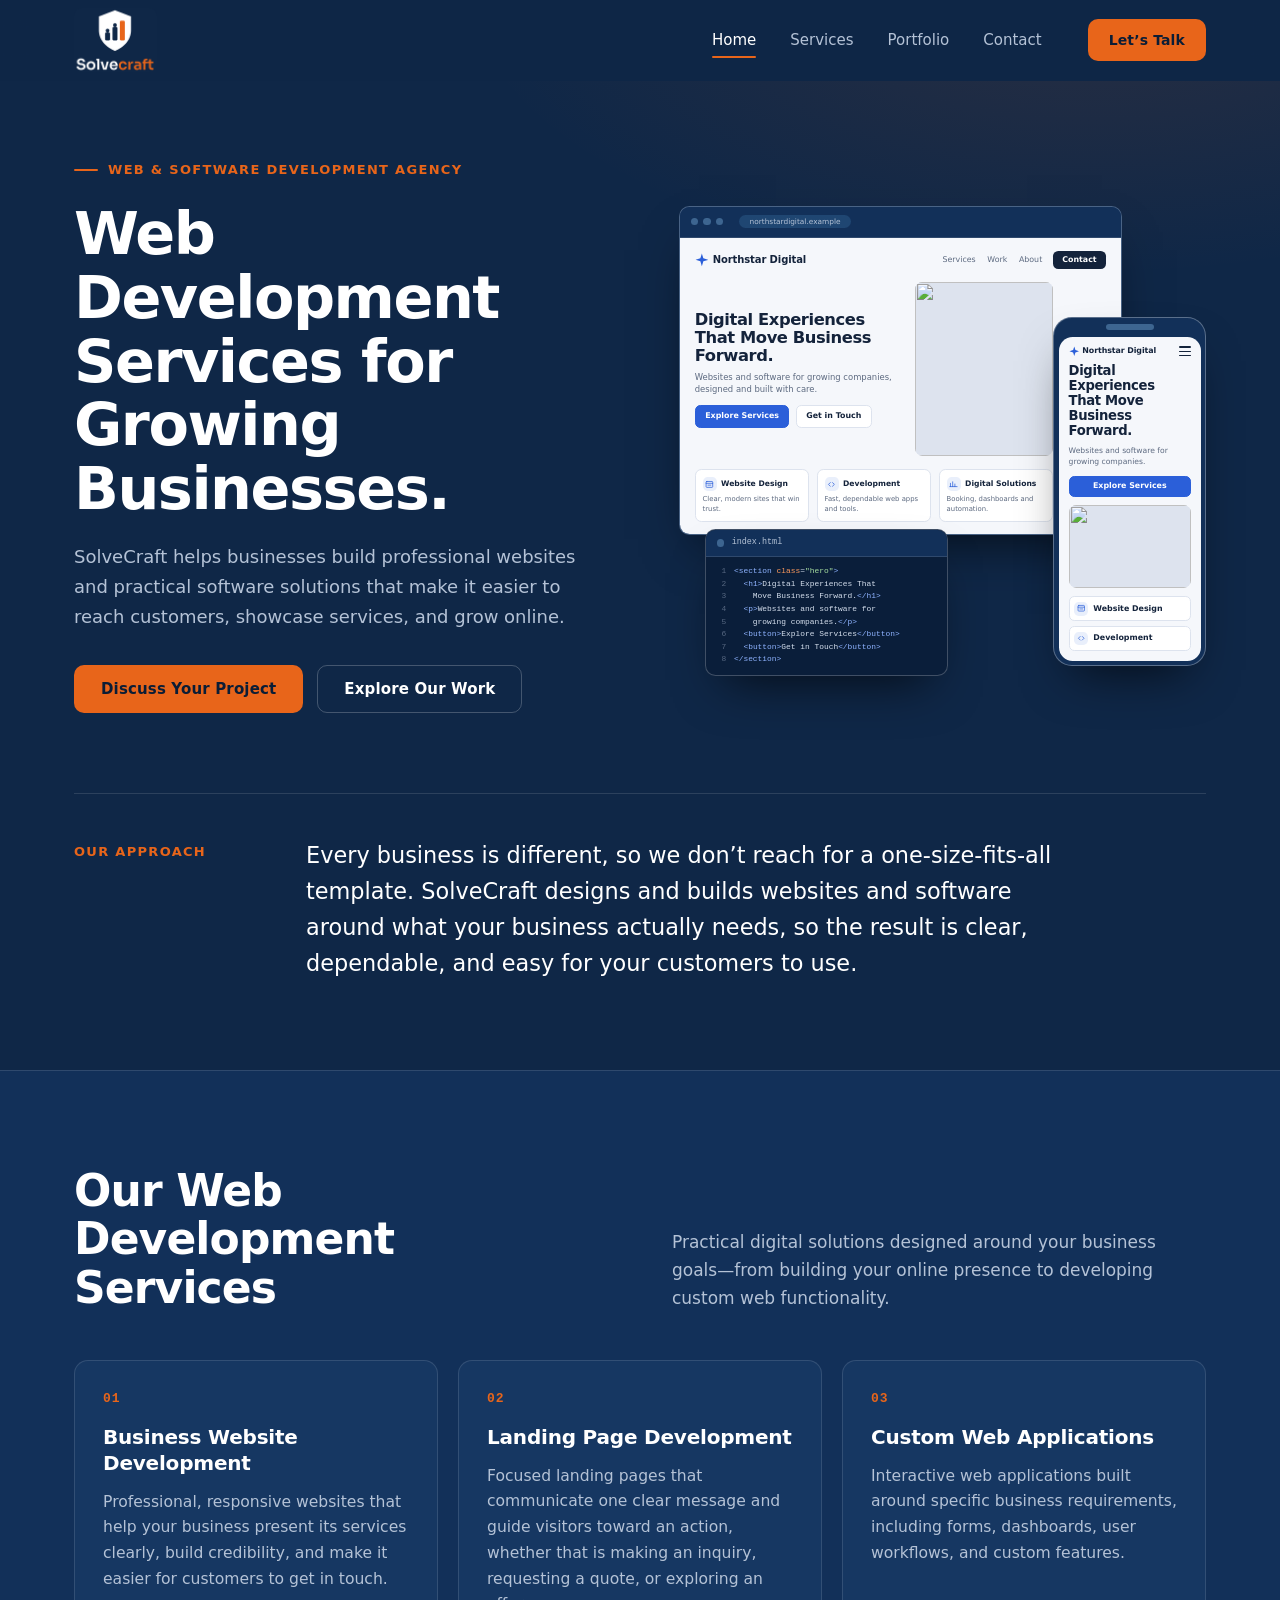
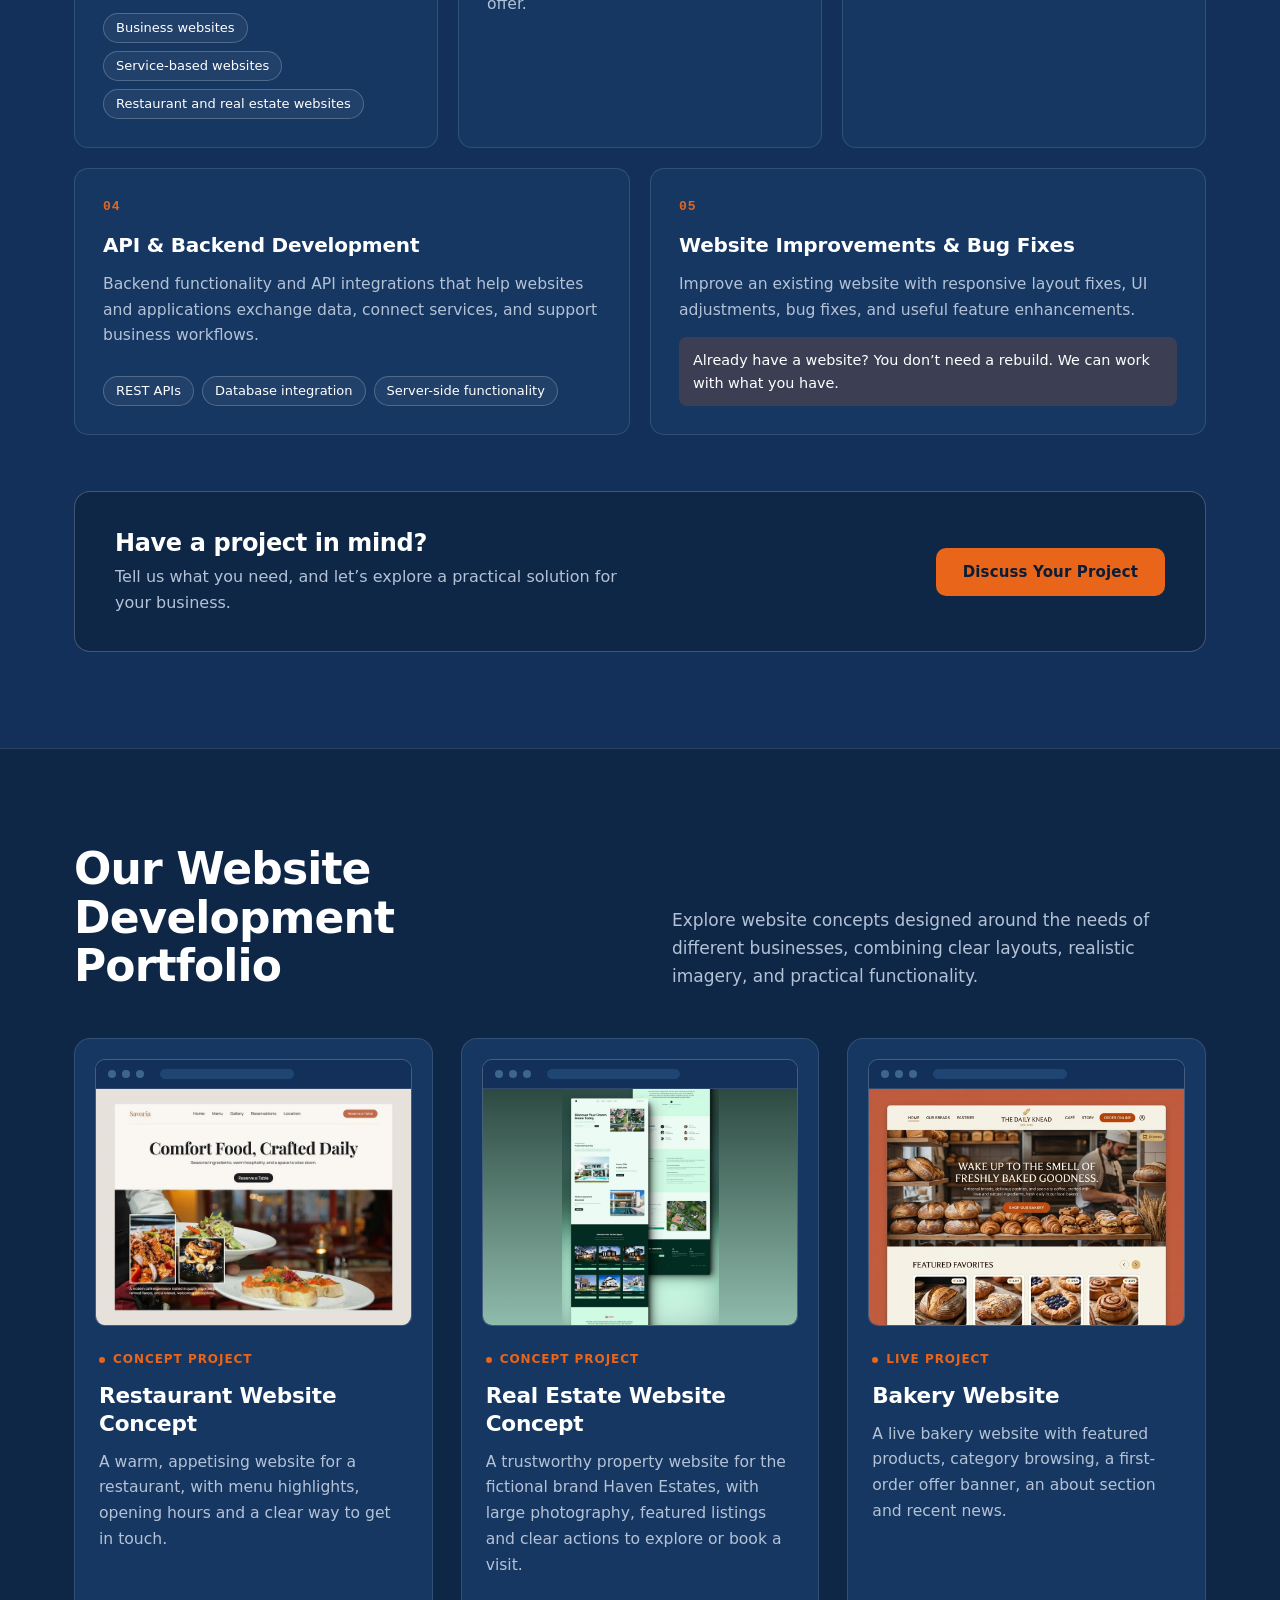
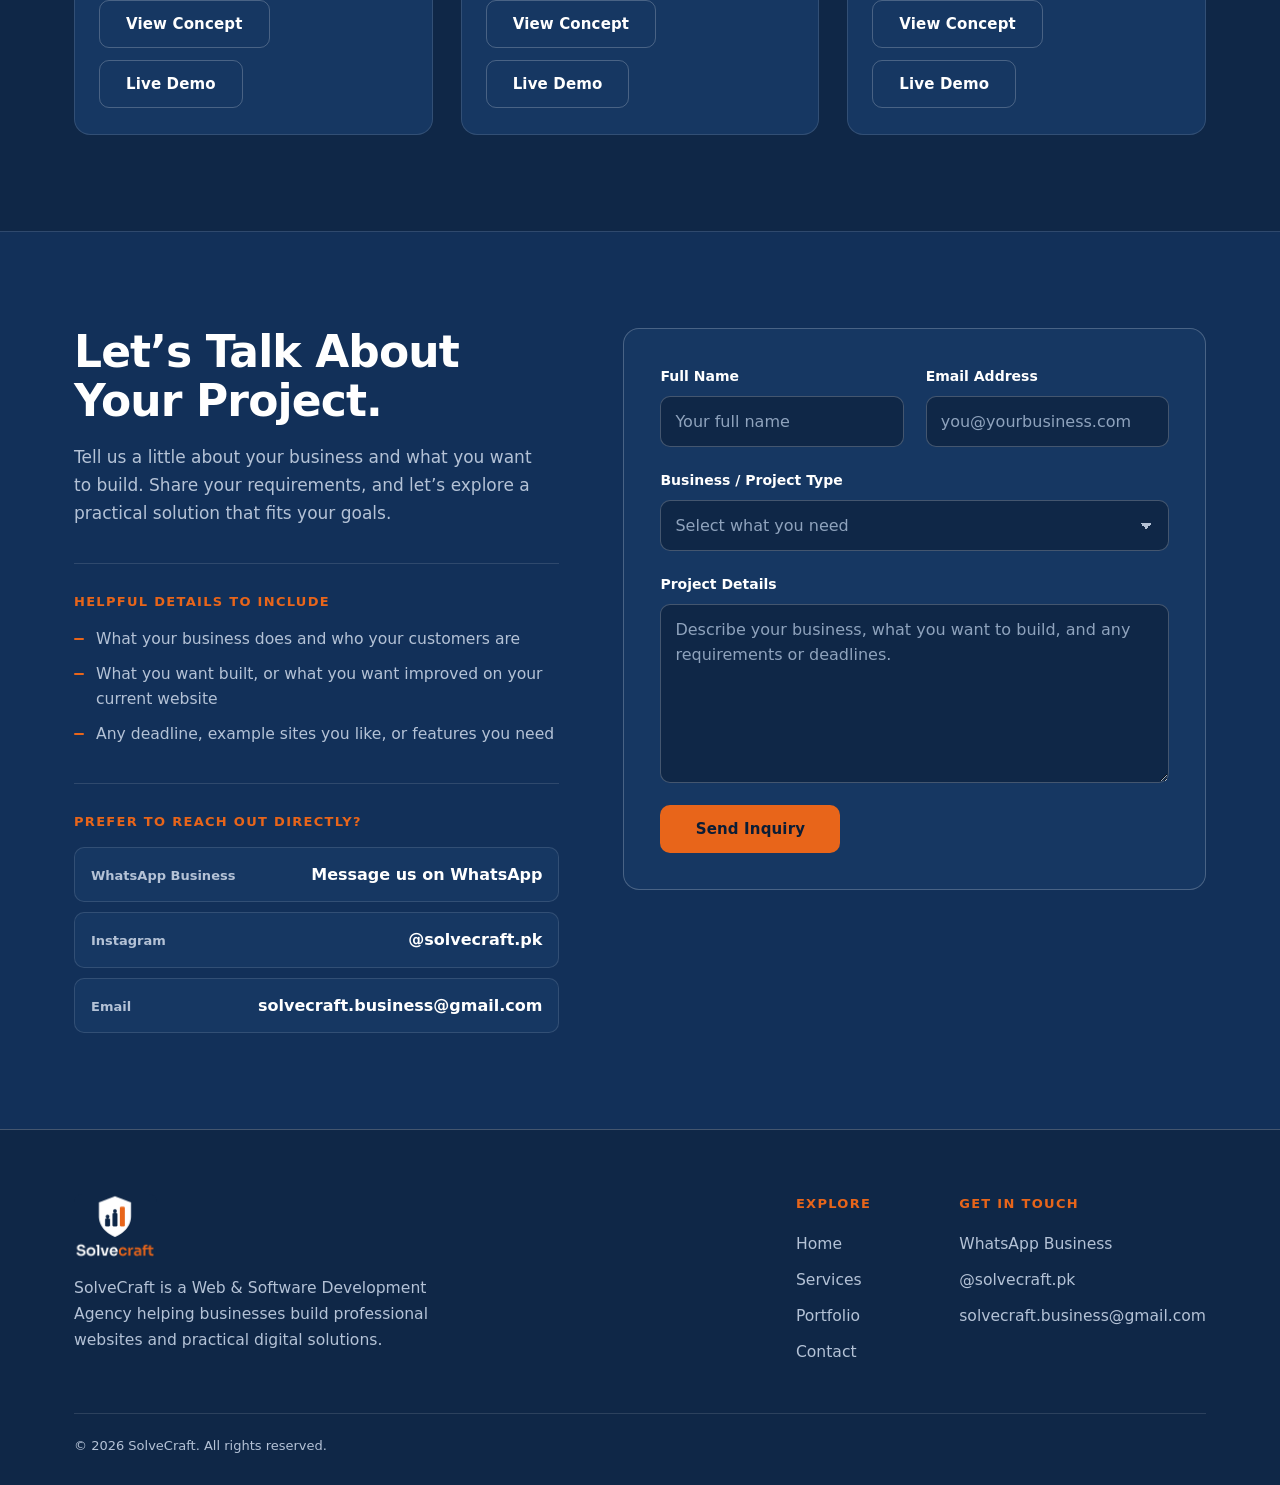
==== commit e270dfc0: "Optimize homepage SEO headings" ====
--- a/index.html
+++ b/index.html
@@ -1,12 +1,36 @@
 <!DOCTYPE html>
 <html lang="en">
+
 <head>
-  <meta charset="UTF-8">
-  <meta name="viewport" content="width=device-width, initial-scale=1">
-  <title>SolveCraft | Web &amp; Software Development Agency</title>
-  <meta name="description" content="SolveCraft helps businesses build professional websites and practical software solutions that make it easier to reach customers, showcase services, and grow online.">
-  <link rel="stylesheet" href="style.css">
+    <meta charset="UTF-8">
+    <meta name="viewport" content="width=device-width, initial-scale=1">
+
+    <title>Web Development Agency in Pakistan | SolveCraft</title>
+
+    <meta name="description" content="SolveCraft is a web development agency in Pakistan building responsive business websites, landing pages, web applications and custom software solutions.">
+
+    <meta name="robots" content="index, follow">
+
+    <link rel="canonical" href="https://solvecraftdigital.netlify.app/">
+
+    <!-- Google Search Console Verification -->
+    <meta name="google-site-verification" content="rQWqmBwOPz6RwdxCHRSDtPdmw0nsiLq4XJamprR6LdQ">
+
+    <!-- Open Graph -->
+    <meta property="og:type" content="website">
+    <meta property="og:title" content="SolveCraft | Web Development Agency">
+    <meta property="og:description" content="Modern websites and custom software solutions for growing businesses.">
+    <meta property="og:url" content="https://solvecraftdigital.netlify.app/">
+    <meta property="og:site_name" content="SolveCraft">
+
+    <!-- Twitter -->
+    <meta name="twitter:card" content="summary">
+    <meta name="twitter:title" content="SolveCraft | Web Development Agency">
+    <meta name="twitter:description" content="Modern websites and custom software solutions for growing businesses.">
+
+    <link rel="stylesheet" href="style.css">
 </head>
+
 <body>
 
   <header class="site-header" id="site-header">
@@ -40,7 +64,7 @@
       <div class="container hero">
         <div class="hero-copy">
           <p class="eyebrow">Web &amp; Software Development Agency</p>
-          <h1 id="home-title">Digital Solutions Built Around Your Business.</h1>
+          <h1 id="home-title">Web Development Services for Growing Businesses.</h1>
           <p class="hero-lead">SolveCraft helps businesses build professional websites and practical software solutions that make it easier to reach customers, showcase services, and grow online.</p>
           <div class="hero-actions">
             <a href="#contact" class="btn btn-primary">Discuss Your Project</a>
@@ -123,7 +147,7 @@
     <section class="services" id="services" aria-labelledby="services-title">
       <div class="container">
         <header class="section-head">
-          <h2 id="services-title">Our Services</h2>
+          <h2 id="services-title">Our Web Development Services</h2>
           <p class="section-lead">Practical digital solutions designed around your business goals—from building your online presence to developing custom web functionality.</p>
         </header>
 
@@ -183,7 +207,7 @@
     <section class="portfolio" id="portfolio" aria-labelledby="portfolio-title">
       <div class="container">
         <header class="section-head">
-          <h2 id="portfolio-title">Selected Website Concepts</h2>
+          <h2 id="portfolio-title">Our Website Development Portfolio</h2>
           <p class="section-lead">Explore website concepts designed around the needs of different businesses, combining clear layouts, realistic imagery, and practical functionality.</p>
         </header>
 
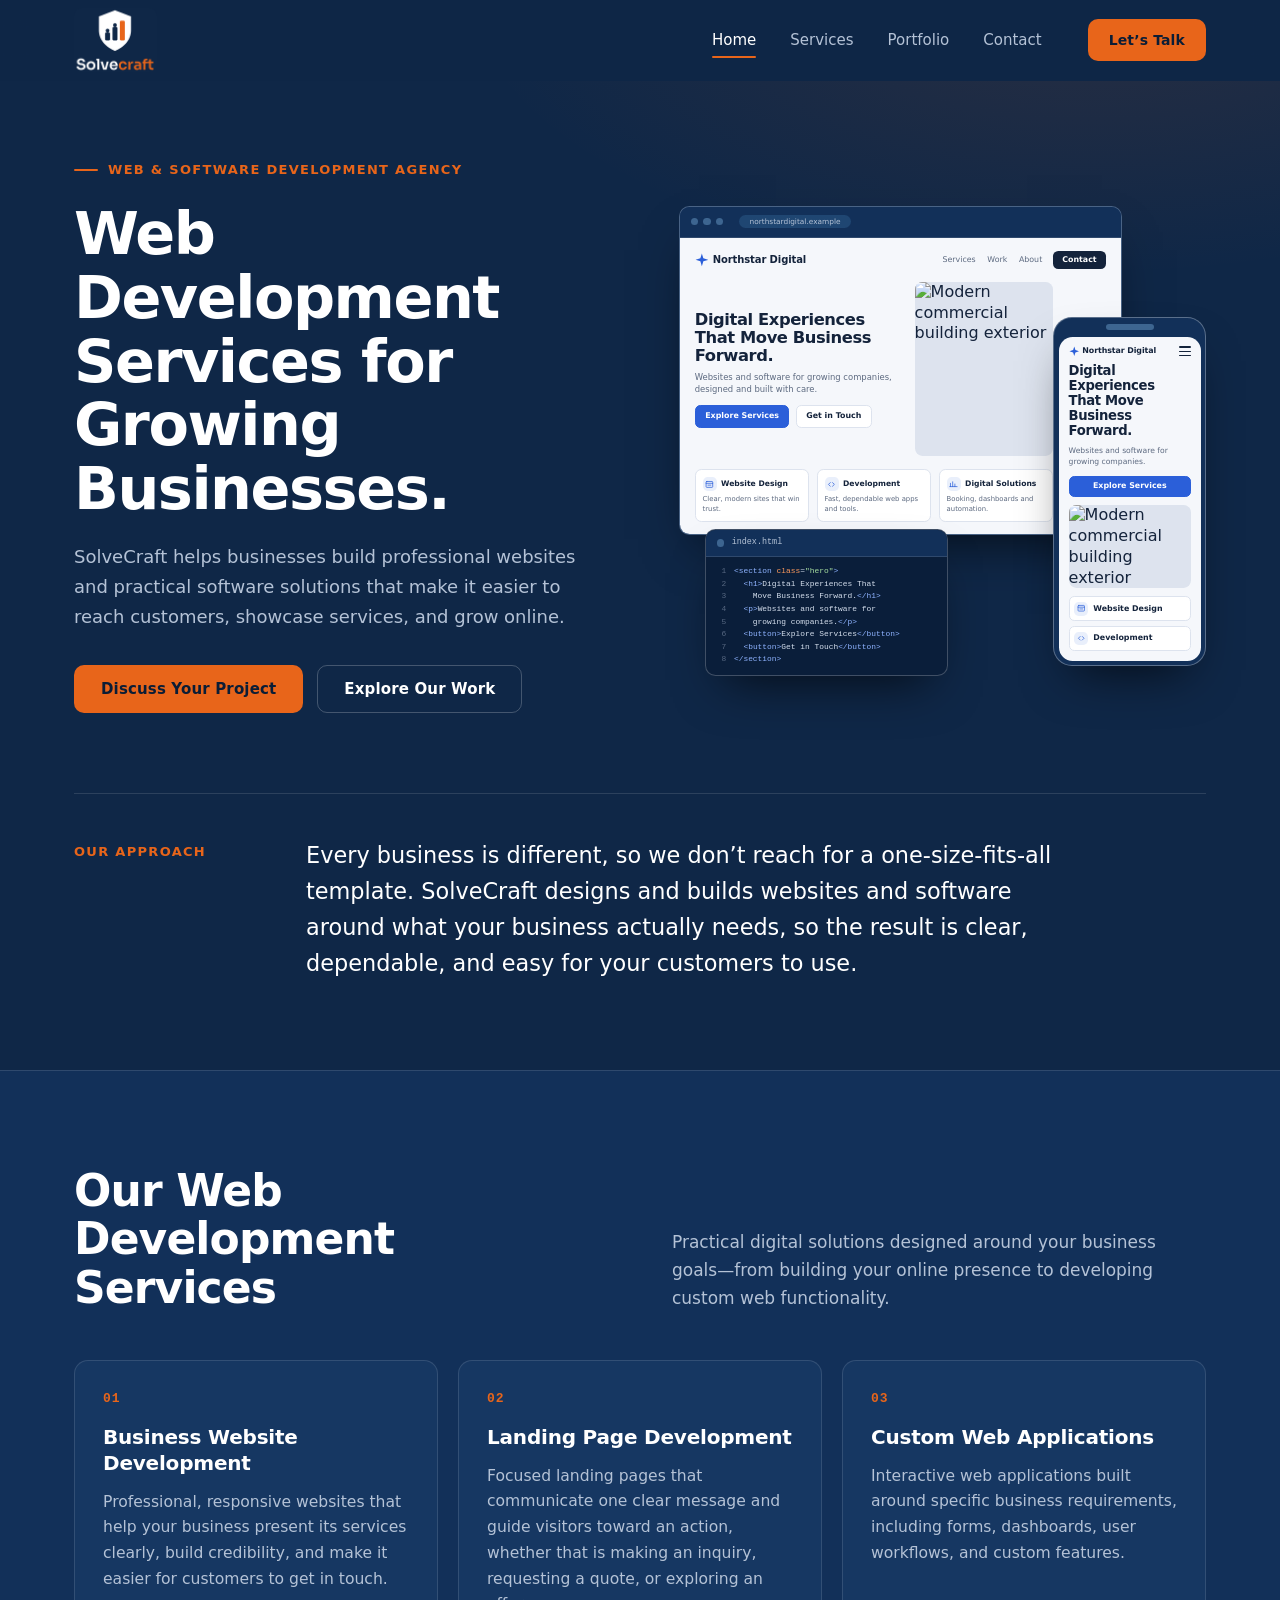
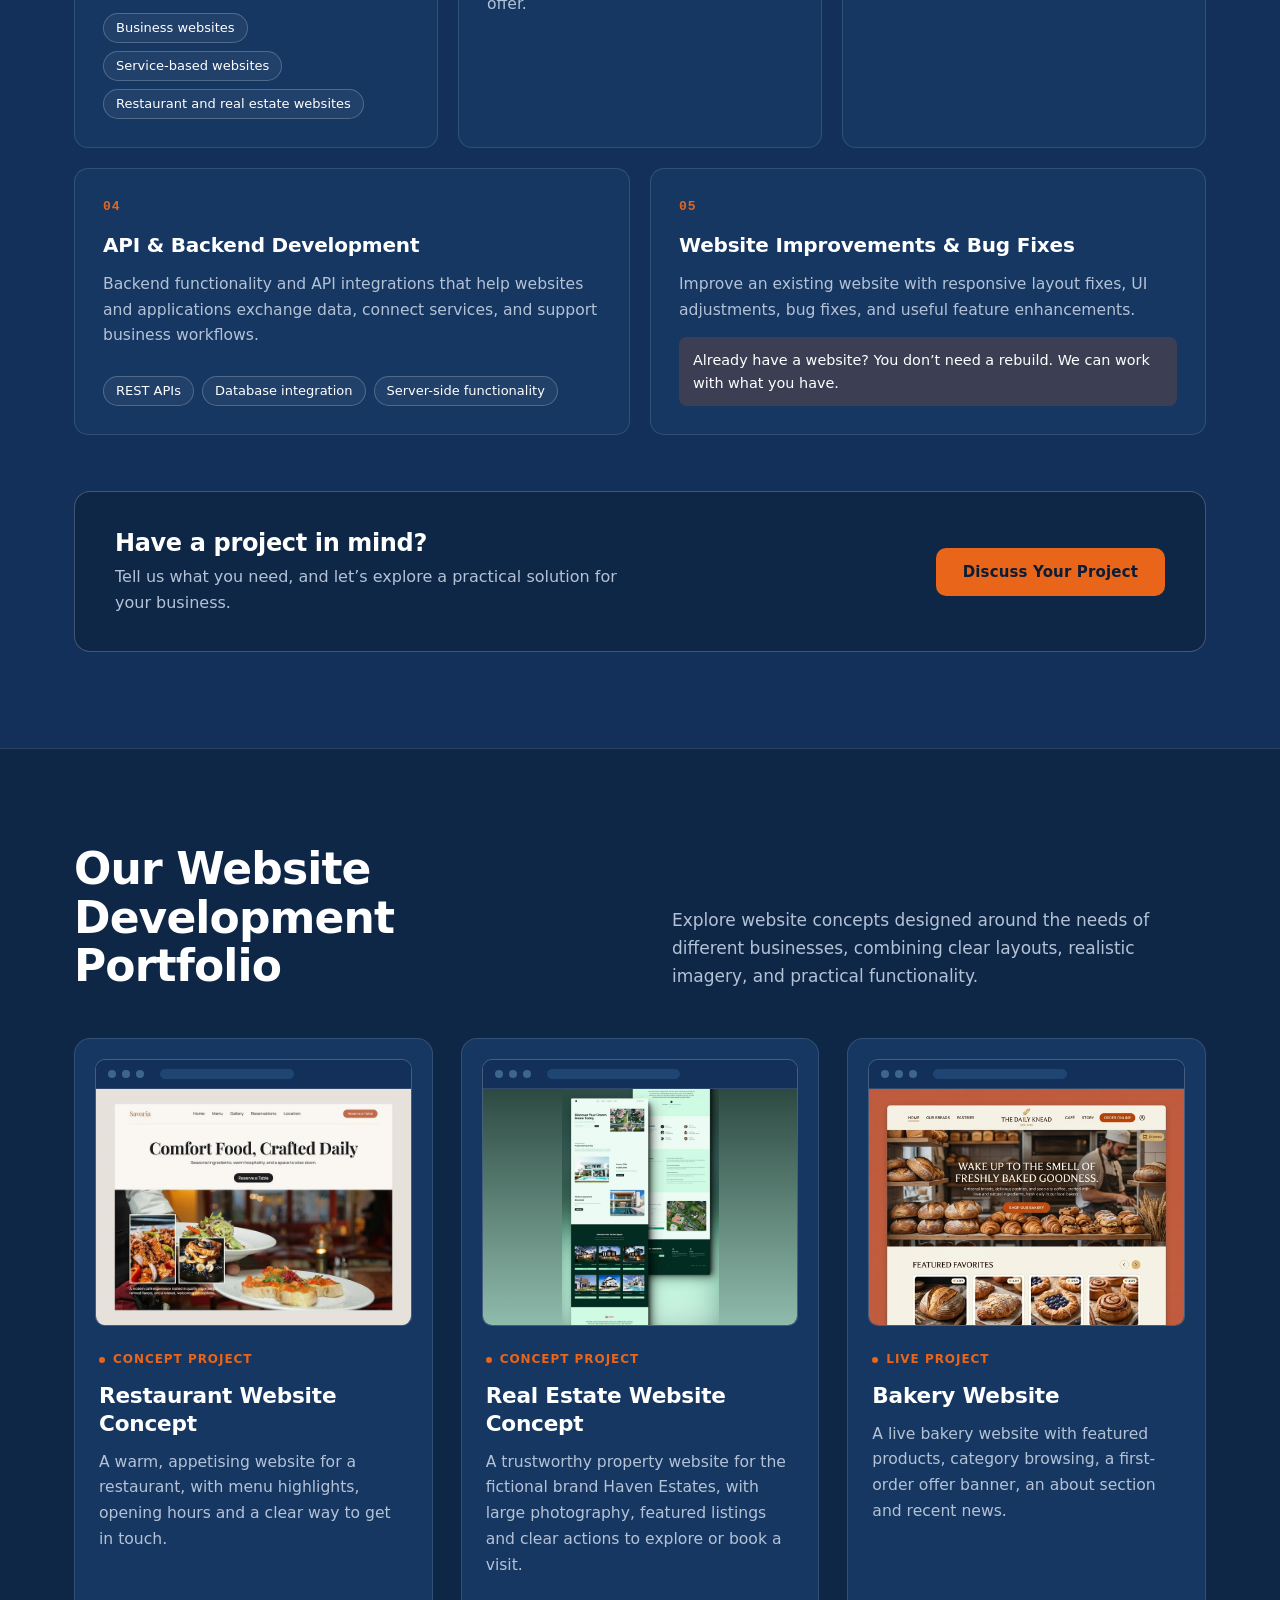
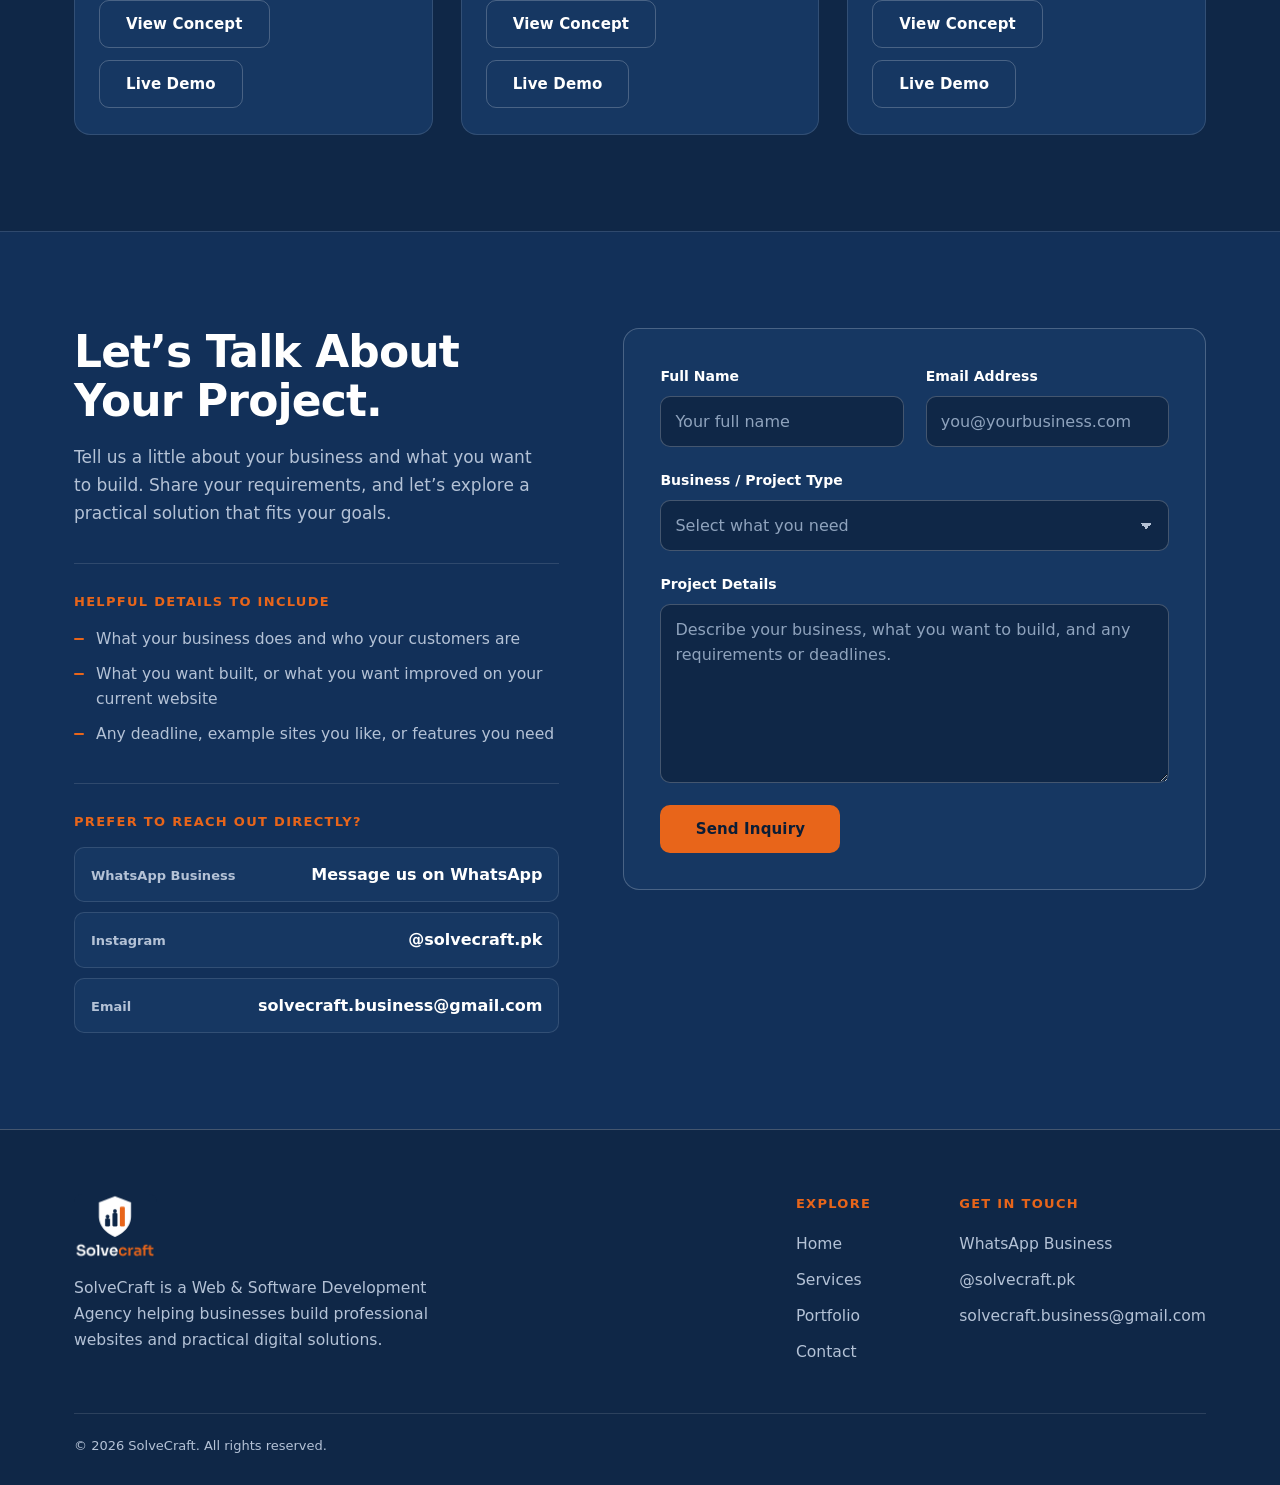
==== commit 3cd066ed: "Improve image SEO and accessibility" ====
--- a/index.html
+++ b/index.html
@@ -92,7 +92,7 @@
                   <span class="wf-copy">Websites and software for growing companies, designed and built with care.</span>
                   <span class="wf-btn-row"><span class="wf-btn solid">Explore Services</span><span class="wf-btn">Get in Touch</span></span>
                 </div>
-                <div class="wf-hero-media"><img src="https://images.pexels.com/photos/30967522/pexels-photo-30967522/free-photo-of-symmetrical-modern-building-facade-in-bristol.jpeg?auto=compress&amp;cs=tinysrgb&amp;w=900" alt="" width="900" height="600" decoding="async"></div>
+                <div class="wf-hero-media"><img src="https://images.pexels.com/photos/30967522/pexels-photo-30967522/free-photo-of-symmetrical-modern-building-facade-in-bristol.jpeg?auto=compress&amp;cs=tinysrgb&amp;w=900" alt="Modern commercial building exterior" width="900" height="600" decoding="async"></div>
               </div>
               <div class="wf-cards">
                 <div class="wf-card"><span class="wf-card-head"><span class="wf-icon"><svg viewBox="0 0 24 24" focusable="false"><rect x="3" y="4" width="18" height="16" rx="2"/><path d="M3 9h18M8 14h8"/></svg></span>Website Design</span><span class="wf-card-copy">Clear, modern sites that win trust.</span></div>
@@ -113,7 +113,7 @@
               <span class="wf-title">Digital Experiences That Move Business Forward.</span>
               <span class="wf-copy">Websites and software for growing companies.</span>
               <span class="wf-btn solid wide">Explore Services</span>
-              <div class="wf-hero-media small"><img src="https://images.pexels.com/photos/30967522/pexels-photo-30967522/free-photo-of-symmetrical-modern-building-facade-in-bristol.jpeg?auto=compress&amp;cs=tinysrgb&amp;w=900" alt="" width="900" height="600" decoding="async"></div>
+              <div class="wf-hero-media small"><img src="https://images.pexels.com/photos/30967522/pexels-photo-30967522/free-photo-of-symmetrical-modern-building-facade-in-bristol.jpeg?auto=compress&amp;cs=tinysrgb&amp;w=900" alt="Modern commercial building exterior" width="900" height="600" decoding="async"></div>
               <div class="wf-list">
                 <span class="wf-row"><span class="wf-icon"><svg viewBox="0 0 24 24" focusable="false"><rect x="3" y="4" width="18" height="16" rx="2"/><path d="M3 9h18M8 14h8"/></svg></span>Website Design</span>
                 <span class="wf-row"><span class="wf-icon"><svg viewBox="0 0 24 24" focusable="false"><path d="M9 7l-5 5 5 5M15 7l5 5-5 5"/></svg></span>Development</span>
@@ -219,7 +219,7 @@
               <div class="concept-chrome"><i></i><i></i><i></i><span></span></div>
               <div class="concept-screen">
                 <div class="m-viewport m-fit m-fit--resto">
-                  <img class="m-shot" src="Assets/Images/restaurant.jpg" alt="" width="752" height="578" loading="lazy" decoding="async">
+                  <img class="m-shot" src="Assets/Images/restaurant.jpg" alt="Restaurant website design concept by SolveCraft" width="752" height="578" loading="lazy" decoding="async">
                 </div>
               </div>
             </div>
@@ -241,7 +241,7 @@
               <div class="concept-chrome"><i></i><i></i><i></i><span></span></div>
               <div class="concept-screen">
                 <div class="m-viewport m-fit m-fit--estate">
-                  <img class="m-shot" src="Assets/Images/realestate.jpg" alt="" width="1000" height="1500" loading="lazy" decoding="async">
+                  <img class="m-shot" src="Assets/Images/realestate.jpg" alt="Real estate website design concept by SolveCraft" width="1000" height="1500" loading="lazy" decoding="async">
                 </div>
               </div>
             </div>
@@ -264,7 +264,7 @@
               <div class="concept-chrome"><i></i><i></i><i></i><span></span></div>
               <div class="concept-screen">
                 <div class="m-viewport">
-                  <img class="m-shot" src="Assets/Images/bakery_mockup.jpg" alt="" loading="lazy" decoding="async">
+                  <img class="m-shot" src="Assets/Images/bakery_mockup.jpg" alt="Bakery website design mockup by SolveCraft" loading="lazy" decoding="async">
                 </div>
               </div>
             </div>
@@ -371,7 +371,7 @@
         <div class="footer-brand">
           <a class="brand" href="#home" aria-label="SolveCraft, back to top">
             <span class="brand-crop">
-              <img src="Assets/Images/logo.png" alt="SolveCraft" width="1080" height="1080" loading="lazy">
+              <img src="Assets/Images/logo.png" alt="SolveCraft web development agency logo" width="1080" height="1080" loading="lazy">
             </span>
           </a>
           <p>SolveCraft is a Web &amp; Software Development Agency helping businesses build professional websites and practical digital solutions.</p>
